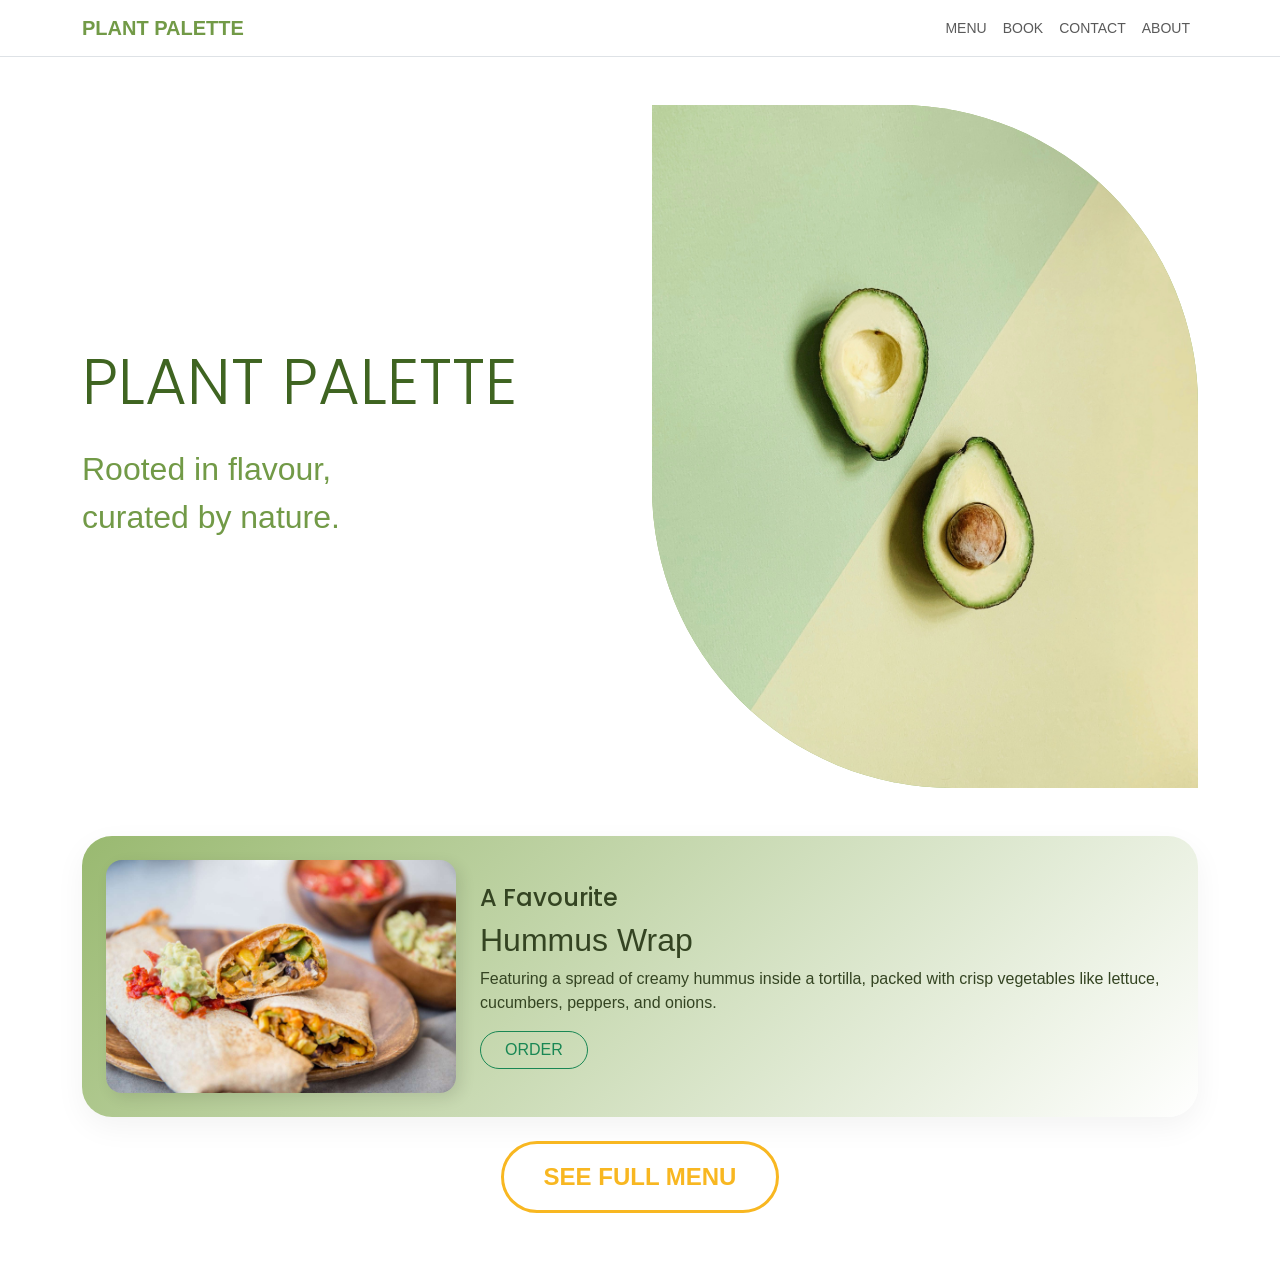
==== index.html @ ee9a0422 "commit" ====
<!DOCTYPE html>
<html lang="en">
<head>
    <meta charset="UTF-8">
    <meta name="viewport" content="width=device-width, initial-scale=1.0">
    <title>Plant Palette | Home</title>
    
    <link href="https://cdn.jsdelivr.net/npm/bootstrap@5.3.0/dist/css/bootstrap.min.css" rel="stylesheet">
    <link rel="stylesheet" href="https://cdnjs.cloudflare.com/ajax/libs/animate.css/4.1.1/animate.min.css"/>
    <link href="https://fonts.googleapis.com/css2?family=Poppins:wght@700&display=swap" rel="stylesheet">
    <link rel="stylesheet" href="css/styles.css">
</head>
<body>

    <a href="#main-content" class="visually-hidden-focusable">Skip to main content</a>

    <nav class="navbar navbar-expand-lg navbar-light bg-white border-bottom">
        <div class="container">
            <a class="navbar-brand fw-bold" href="index.html" style="color: var(--green-2);">PLANT PALETTE</a>
            <button class="navbar-toggler" type="button" data-bs-toggle="collapse" data-bs-target="#navbarNav">
                <span class="navbar-toggler-icon"></span>
            </button>
            <div class="collapse navbar-collapse" id="navbarNav">
                <ul class="navbar-nav ms-auto text-uppercase small">
                    <li class="nav-item"><a class="nav-link" href="menu.html">Menu</a></li>
                    <li class="nav-item"><a class="nav-link" href="index.html">Book</a></li>
                    <li class="nav-item"><a class="nav-link" href="contact.html">Contact</a></li>
                    <li class="nav-item"><a class="nav-link" href="index.html">About</a></li>
                </ul>
            </div>
        </div>
    </nav>

    <main id="main-content">
        <section class="hero-section container mt-5">
            <div class="row align-items-center">
                <div class="col-lg-6 animate__animated animate__fadeInLeft">
                    <h1 class="display-3 mb-4">PLANT PALETTE</h1>
                    <p class="h2 text-muted lh-base">Rooted in flavour,<br>curated by nature.</p>
                </div>
                <div class="col-lg-6 animate__animated animate__fadeInRight">
                    <div class="hero-shape">
                        <picture>
                            <source srcset="images/avocado-sm.jpg" media="(max-width: 768px)">
                            <img src="images/Avocados.jpg" alt="Fresh halved avocado" class="img-fluid">
                        </picture>
                    </div>
                </div>
            </div>
        </section>

        <section class="favourite-section container mt-5 mb-5">
            <div class="fav-card p-4 d-flex flex-column flex-md-row align-items-center">
                <div class="fav-image-container">
                    <picture>
                        <source srcset="images/hummus-wrap-sm.jpg" media="(max-width: 768px)">
                        <img src="images/Hummus Wrap.jpg" alt="Close up of a fresh hummus wrap" class="img-fluid rounded-4">
                    </picture>
                </div>
                <div class="ms-md-4 mt-3 mt-md-0">
                    <h2 class="h4">A Favourite</h2>
                    <h3 class="h2">Hummus Wrap</h3>
                    <p>Featuring a spread of creamy hummus inside a tortilla, packed with crisp vegetables like lettuce, cucumbers, peppers, and onions.</p>
                    <button class="btn btn-outline-success px-4 rounded-pill">ORDER</button>
                </div>
            </div>
            <div class="text-center mt-4">
                <a href="menu.html" class="btn btn-menu-xl">SEE FULL MENU</a>
            </div>
        </section>
    </main>

    <script src="https://cdn.jsdelivr.net/npm/bootstrap@5.3.0/dist/js/bootstrap.bundle.min.js"></script>
</body>
</html>
---- css/styles.css ----
:root {
    --green-1: #99B970;
    --green-2: #729A47;
    --green-3: #3F6421;
    --green-4: #344422;
    --yellow: #F8B721;
    --white: #FFFFFF;
    
    /* Font stacks */
    --font-heading: 'Poppins', sans-serif;
    --font-body: 'Avenir', 'Helvetica Neue', Arial, sans-serif;
}

body {
    font-family: var(--font-body);
    background-color: var(--white);
    color: var(--green-4);
}

h1, h2 {
    font-family: var(--font-heading);
    font-weight: 700;
    color: var(--green-3);
}

/* hero section style */
.hero-shape {
    background-color: var(--green-1);
    border-radius: 0 300px 0 300px; /* makes the curved leaf style */
    overflow: hidden;
    text-align: right;
}

/* Card Styling */
.fav-card {
    background: linear-gradient(135deg, var(--green-1) 0%, #ffffff 100%);
    border-radius: 30px;
    box-shadow: 0 10px 30px rgba(0,0,0,0.05);
}

.fav-image-container img {
    max-width: 350px;
    box-shadow: 5px 5px 15px rgba(0,0,0,0.1);
}

/* Custom Button */
.btn-menu-xl {
    border: 3px solid var(--yellow);
    color: var(--yellow);
    font-weight: bold;
    padding: 15px 40px;
    border-radius: 50px;
    font-size: 1.5rem;
    text-decoration: none;
    display: inline-block;
    transition: all 0.3s ease;
}

.btn-menu-xl:hover {
    background-color: var(--yellow);
    color: white;
}

/* Accessibility: Readable text contrast */
.text-muted {
    color: var(--green-2) !important;
}

/* Responsive adjustments */
@media (max-width: 768px) {
    .hero-shape {
        border-radius: 50px;
        margin-top: 2rem;
    }
}
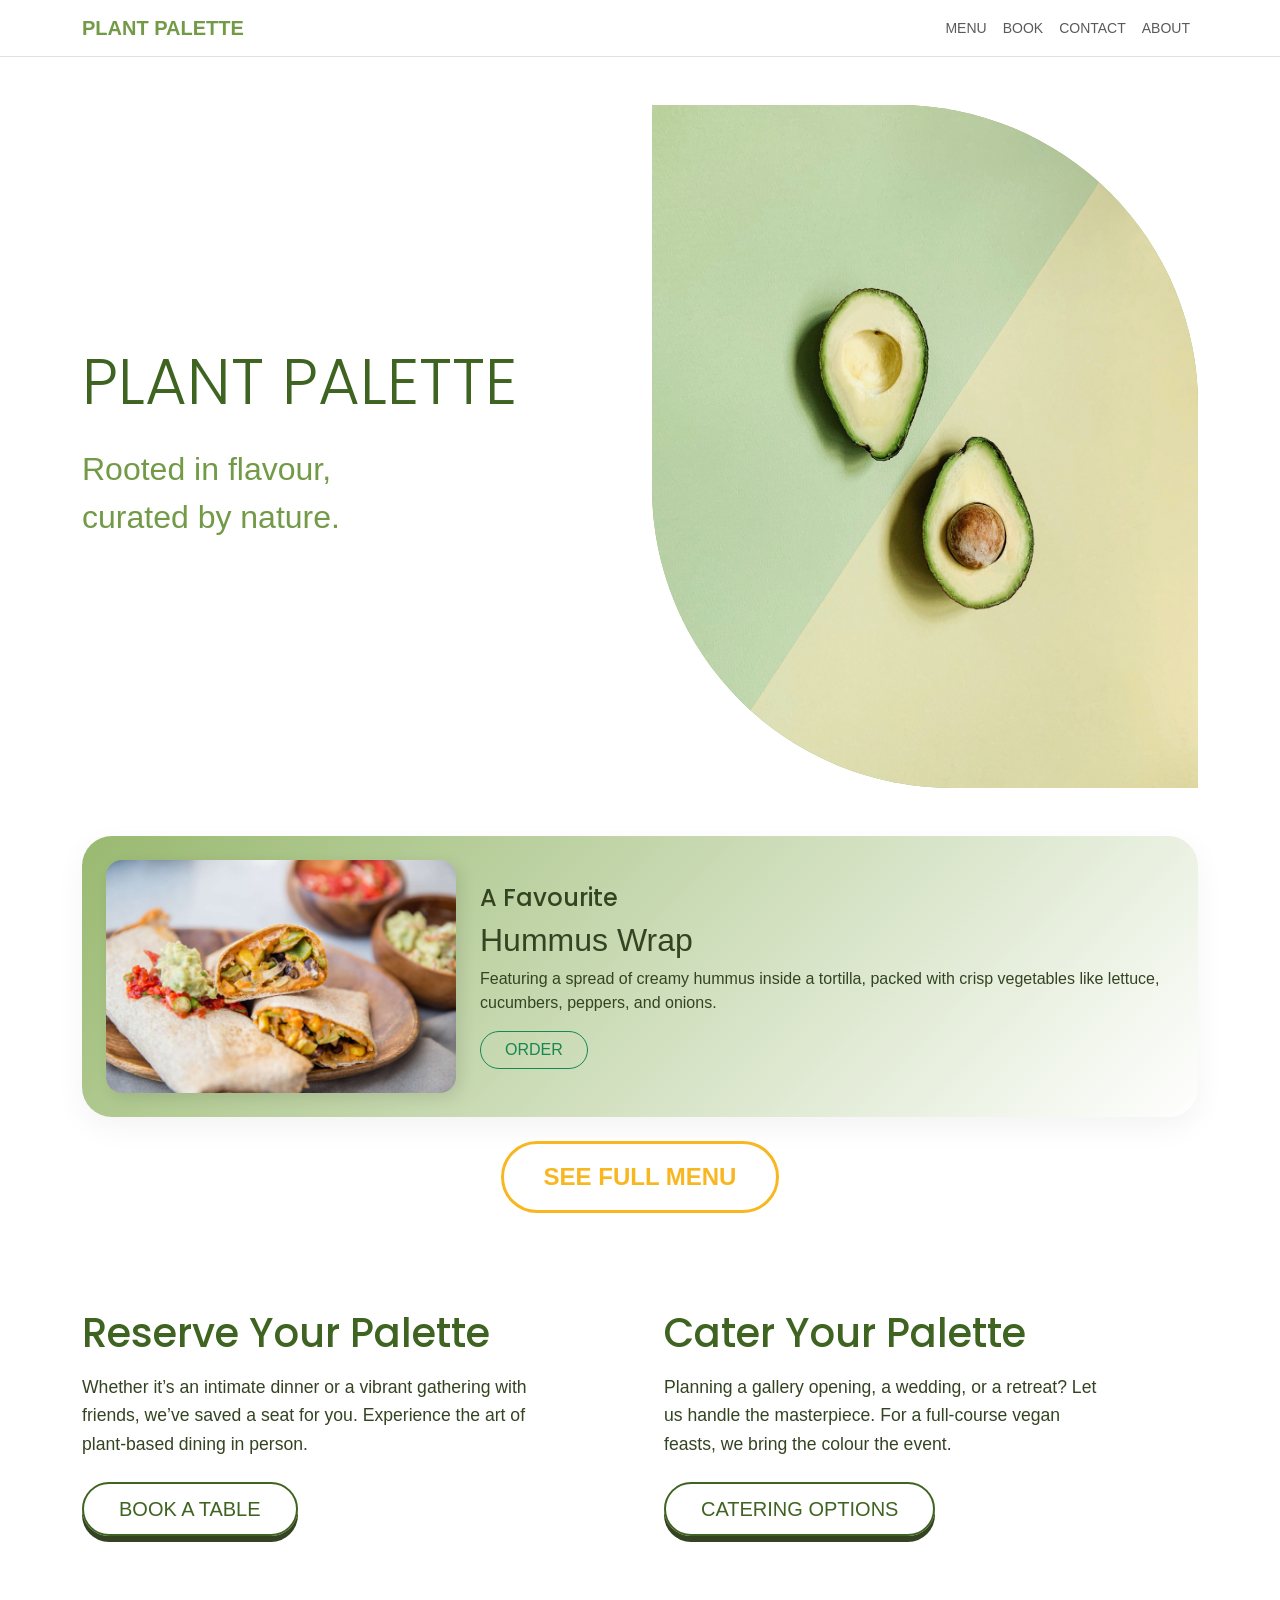
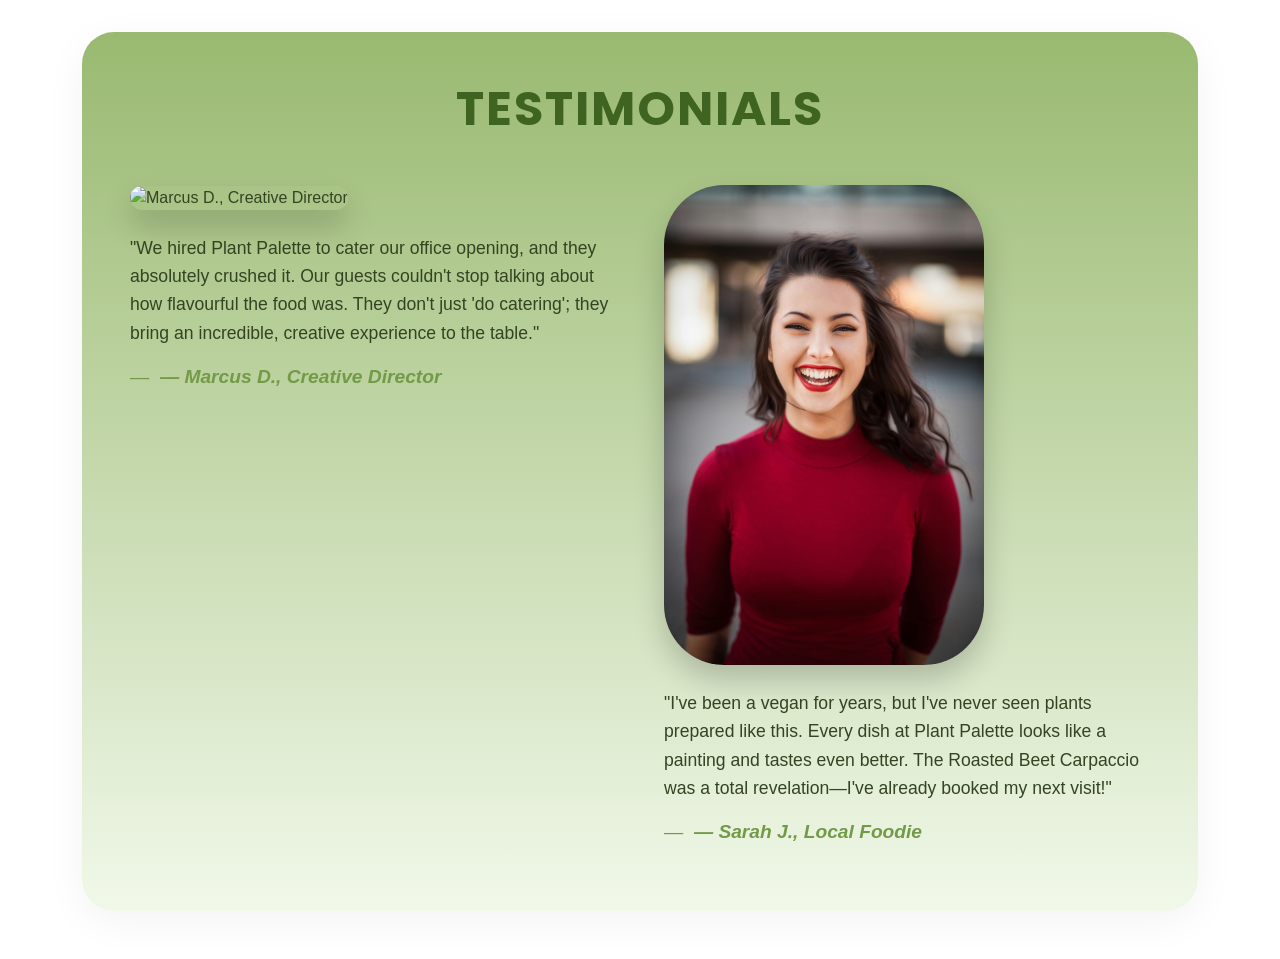
==== commit f8731e25: "commit" ====
--- a/index.html
+++ b/index.html
@@ -14,6 +14,7 @@
 
     <a href="#main-content" class="visually-hidden-focusable">Skip to main content</a>
 
+<!-- nav bar section -->
     <nav class="navbar navbar-expand-lg navbar-light bg-white border-bottom">
         <div class="container">
             <a class="navbar-brand fw-bold" href="index.html" style="color: var(--green-2);">PLANT PALETTE</a>
@@ -30,7 +31,9 @@
             </div>
         </div>
     </nav>
+<!-- nav bar section ENDS -->
 
+<!-- hero section section -->
     <main id="main-content">
         <section class="hero-section container mt-5">
             <div class="row align-items-center">
@@ -48,7 +51,9 @@
                 </div>
             </div>
         </section>
+<!-- hero section section ENDS -->
 
+<!-- CTA section -->
         <section class="favourite-section container mt-5 mb-5">
             <div class="fav-card p-4 d-flex flex-column flex-md-row align-items-center">
                 <div class="fav-image-container">
@@ -68,7 +73,77 @@
                 <a href="menu.html" class="btn btn-menu-xl">SEE FULL MENU</a>
             </div>
         </section>
+<!-- CTA section ENDS -->
     </main>
+
+
+<!-- booking options section -->
+    <section class="options-section container py-5">
+        <div class="row g-5">
+            <div class="col-md-6">
+                <h2 class="h1 mb-3">Reserve Your Palette</h2>
+                <p class="mb-4">Whether it’s an intimate dinner or a vibrant gathering with friends, we’ve saved a seat for you. Experience the art of plant-based dining in person.</p>
+                <a href="index.html" class="btn btn-custom-outline">BOOK A TABLE</a>
+            </div>
+    
+            <div class="col-md-6">
+                <h2 class="h1 mb-3">Cater Your Palette</h2>
+                <p class="mb-4">Planning a gallery opening, a wedding, or a retreat? Let us handle the masterpiece. For a full-course vegan feasts, we bring the colour the event.</p>
+                <a href="contact.html" class="btn btn-custom-outline">CATERING OPTIONS</a>
+            </div>
+        </div>
+    </section>
+
+<!-- booking options section ENDS -->
+
+
+<!-- testimonials section -->
+<section class="testimonials-section container my-5">
+    <div class="testimonial-container p-5 rounded-5">
+        <h2 class="text-center text-uppercase mb-5 testimonial-title">Testimonials</h2>
+        
+        <div class="row g-5">
+            <div class="col-md-6">
+                <div class="testimonial-content">
+                    <div class="testimonial-img-wrapper mb-4">
+                        <picture>
+                            <source srcset="images/image-marcus-sm.jpg" media="(max-width: 768px)">
+                            <img src="images/testi-male.jpg" alt="Marcus D., Creative Director" class="img-fluid testimonial-img">
+                        </picture>
+                    </div>
+                    <blockquote class="testimonial-text">
+                        <p>"We hired Plant Palette to cater our office opening, and they absolutely crushed it. Our guests couldn't stop talking about how flavourful the food was. They don't just 'do catering'; they bring an incredible, creative experience to the table."</p>
+                        <footer class="blockquote-footer mt-3">
+                            <cite title="Source Title" class="fw-bold">— Marcus D., Creative Director</cite>
+                        </footer>
+                    </blockquote>
+                </div>
+            </div>
+
+            <div class="col-md-6">
+                <div class="testimonial-content">
+                    <div class="testimonial-img-wrapper mb-4">
+                        <picture>
+                            <source srcset="images/image-sarah-sm.jpg" media="(max-width: 768px)">
+                            <img src="images/testi-girl.jpg" alt="Sarah J., Local Foodie" class="img-fluid testimonial-img">
+                        </picture>
+                    </div>
+                    <blockquote class="testimonial-text">
+                        <p>"I've been a vegan for years, but I've never seen plants prepared like this. Every dish at Plant Palette looks like a painting and tastes even better. The Roasted Beet Carpaccio was a total revelation—I've already booked my next visit!"</p>
+                        <footer class="blockquote-footer mt-3">
+                            <cite title="Source Title" class="fw-bold">— Sarah J., Local Foodie</cite>
+                        </footer>
+                    </blockquote>
+                </div>
+            </div>
+        </div>
+    </div>
+</section>
+<!-- testimonials section ENDS -->
+
+
+
+
 
     <script src="https://cdn.jsdelivr.net/npm/bootstrap@5.3.0/dist/js/bootstrap.bundle.min.js"></script>
 </body>
--- a/css/styles.css
+++ b/css/styles.css
@@ -23,6 +23,11 @@
     color: var(--green-3);
 }
 
+
+
+
+/* hero section - including the CTA hummus section*/
+
 /* hero section style */
 .hero-shape {
     background-color: var(--green-1);
@@ -31,7 +36,7 @@
     text-align: right;
 }
 
-/* Card Styling */
+/* card styling for CTA wrap */
 .fav-card {
     background: linear-gradient(135deg, var(--green-1) 0%, #ffffff 100%);
     border-radius: 30px;
@@ -72,4 +77,134 @@
         border-radius: 50px;
         margin-top: 2rem;
     }
-}+}
+/* hero section ENDS - including the CTA hummus section*/
+
+
+
+
+
+/* Options section */
+
+/* section spacing */
+.options-section {
+    padding-top: 5rem;
+    padding-bottom: 5rem;
+}
+
+.options-section h2 {
+    color: var(--green-3);
+    font-size: 2.5rem; 
+}
+
+.options-section p {
+    font-family: var(--font-body);
+    font-size: 1.1rem;
+    line-height: 1.6;
+    max-width: 450px; /* keeps text from stretching too wide on desktop */
+}
+
+/* 3D Outline Button Effect */
+.btn-custom-outline {
+    font-family: var(--font-body);
+    font-weight: 500;
+    font-size: 1.25rem;
+    color: var(--green-3);
+    border: 2px solid var(--green-3);
+    border-radius: 50px;
+    padding: 10px 35px;
+    background-color: transparent;
+    text-decoration: none;
+    display: inline-block;
+    transition: transform 0.2s ease, box-shadow 0.2s ease;
+    
+    /* This creates the dark green "shadow" seen in your screenshot */
+    box-shadow: 0 6px 0 var(--green-4); 
+    position: relative;
+}
+
+.btn-custom-outline:hover {
+    color: var(--white);
+    background-color: var(--green-3);
+    transform: translateY(2px);
+    box-shadow: 0 4px 0 var(--green-4);
+}
+
+.btn-custom-outline:active {
+    transform: translateY(6px);
+    box-shadow: none;
+}
+
+/* Responsive fix for buttons on mobile */
+@media (max-width: 576px) {
+    .btn-custom-outline {
+        width: 100%;
+        text-align: center;
+    }
+}
+
+/* Options section ENDS */
+
+
+
+
+
+
+/* testimonials section */
+
+/* Testimonials Styling */
+.testimonial-container {
+    background: linear-gradient(to bottom, var(--green-1), #f1f8e9);
+    box-shadow: 0 10px 40px rgba(0,0,0,0.05);
+}
+
+.testimonial-title {
+    font-family: var(--font-heading);
+    color: var(--green-3);
+    letter-spacing: 2px;
+    font-size: 3rem;
+}
+
+.testimonial-img-wrapper {
+    position: relative;
+    display: inline-block;
+    max-width: 320px;
+    width: 100%;
+}
+
+.testimonial-img {
+    border-radius: 60px; /* for the rounded corners */
+    box-shadow: 0 15px 30px rgba(0,0,0,0.2);
+    transition: transform 0.3s ease;
+}
+
+.testimonial-img:hover {
+    transform: scale(1.03);
+}
+
+.testimonial-text p {
+    font-family: var(--font-body);
+    font-size: 1.1rem;
+    color: var(--green-4);
+    line-height: 1.6;
+}
+
+.blockquote-footer {
+    background-color: transparent;
+    border: none;
+    font-size: 1.2rem;
+    color: var(--green-2) !important;
+}
+
+/* responsive tweaks */
+@media (max-width: 768px) {
+    .testimonial-container {
+        padding: 2rem !important;
+    }
+    
+    .testimonial-title {
+        font-size: 2rem;
+    }
+}
+
+/* testimonials section ENDS*/
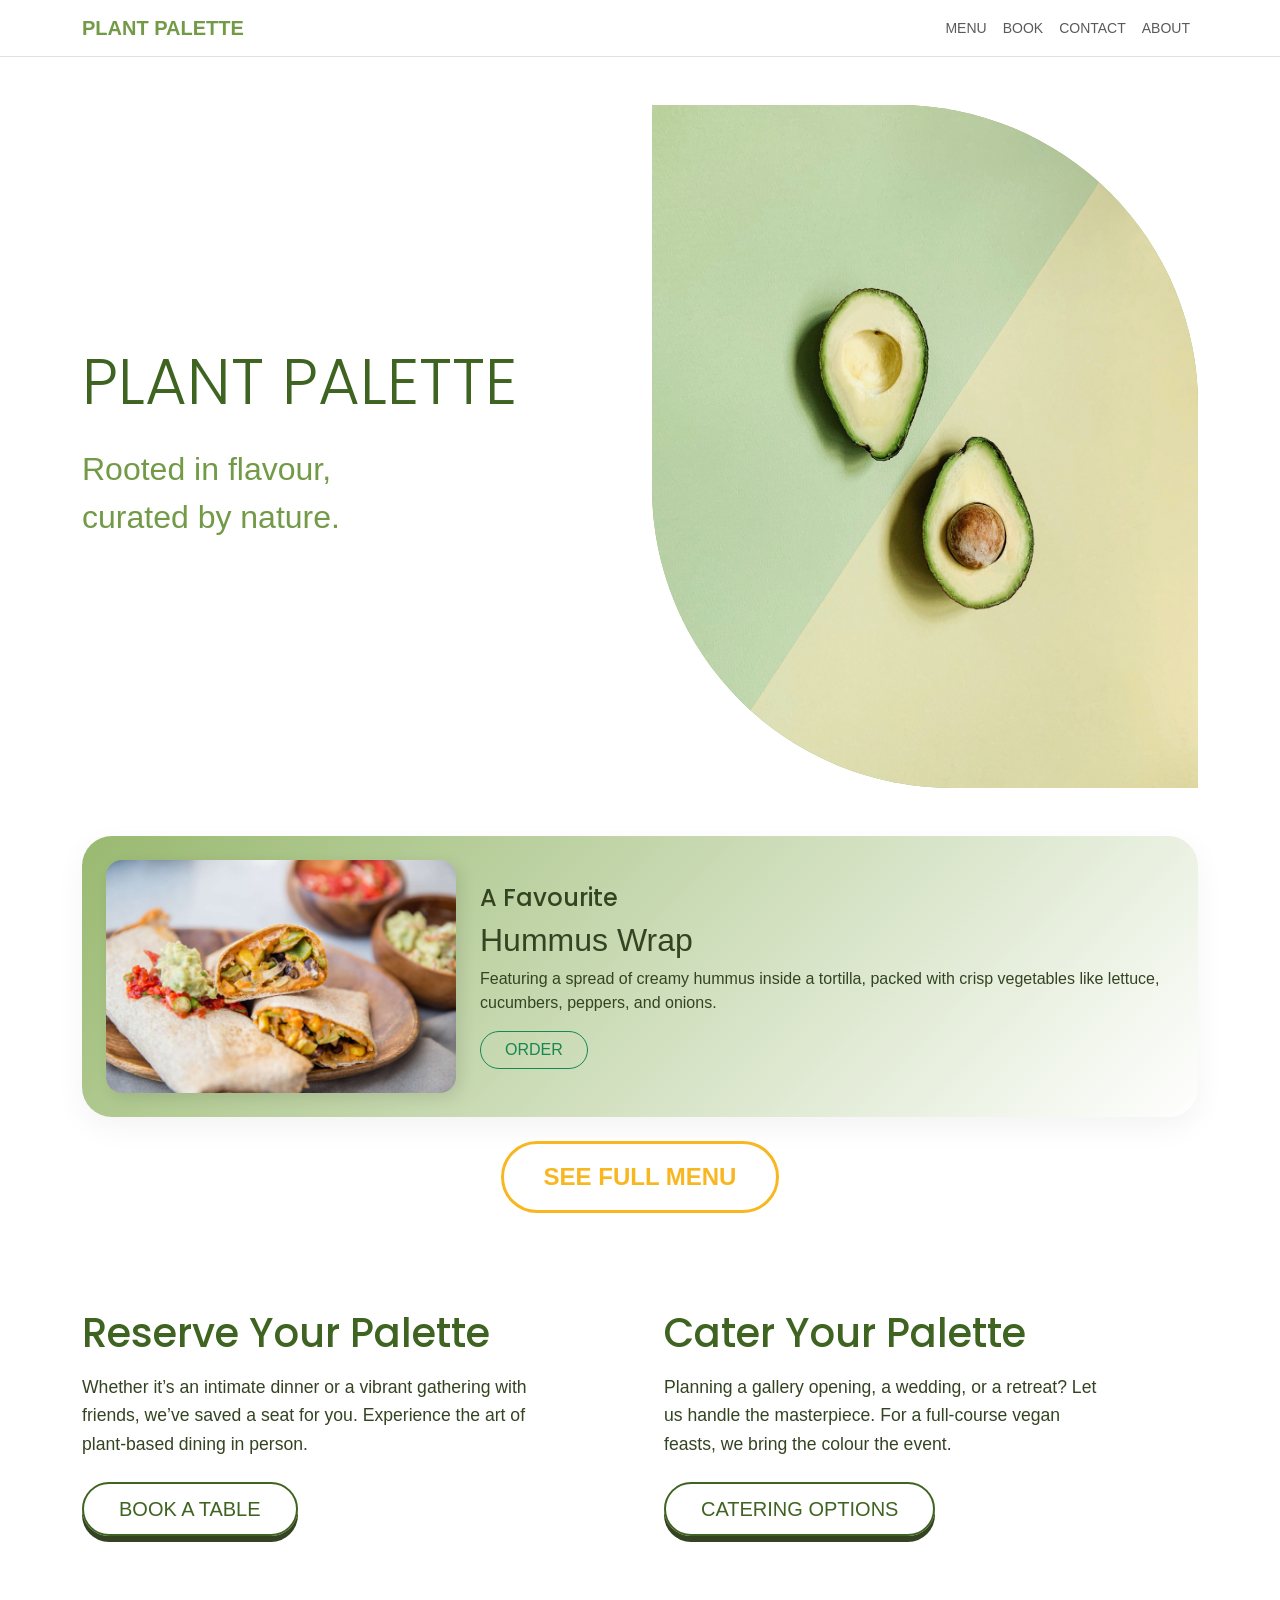
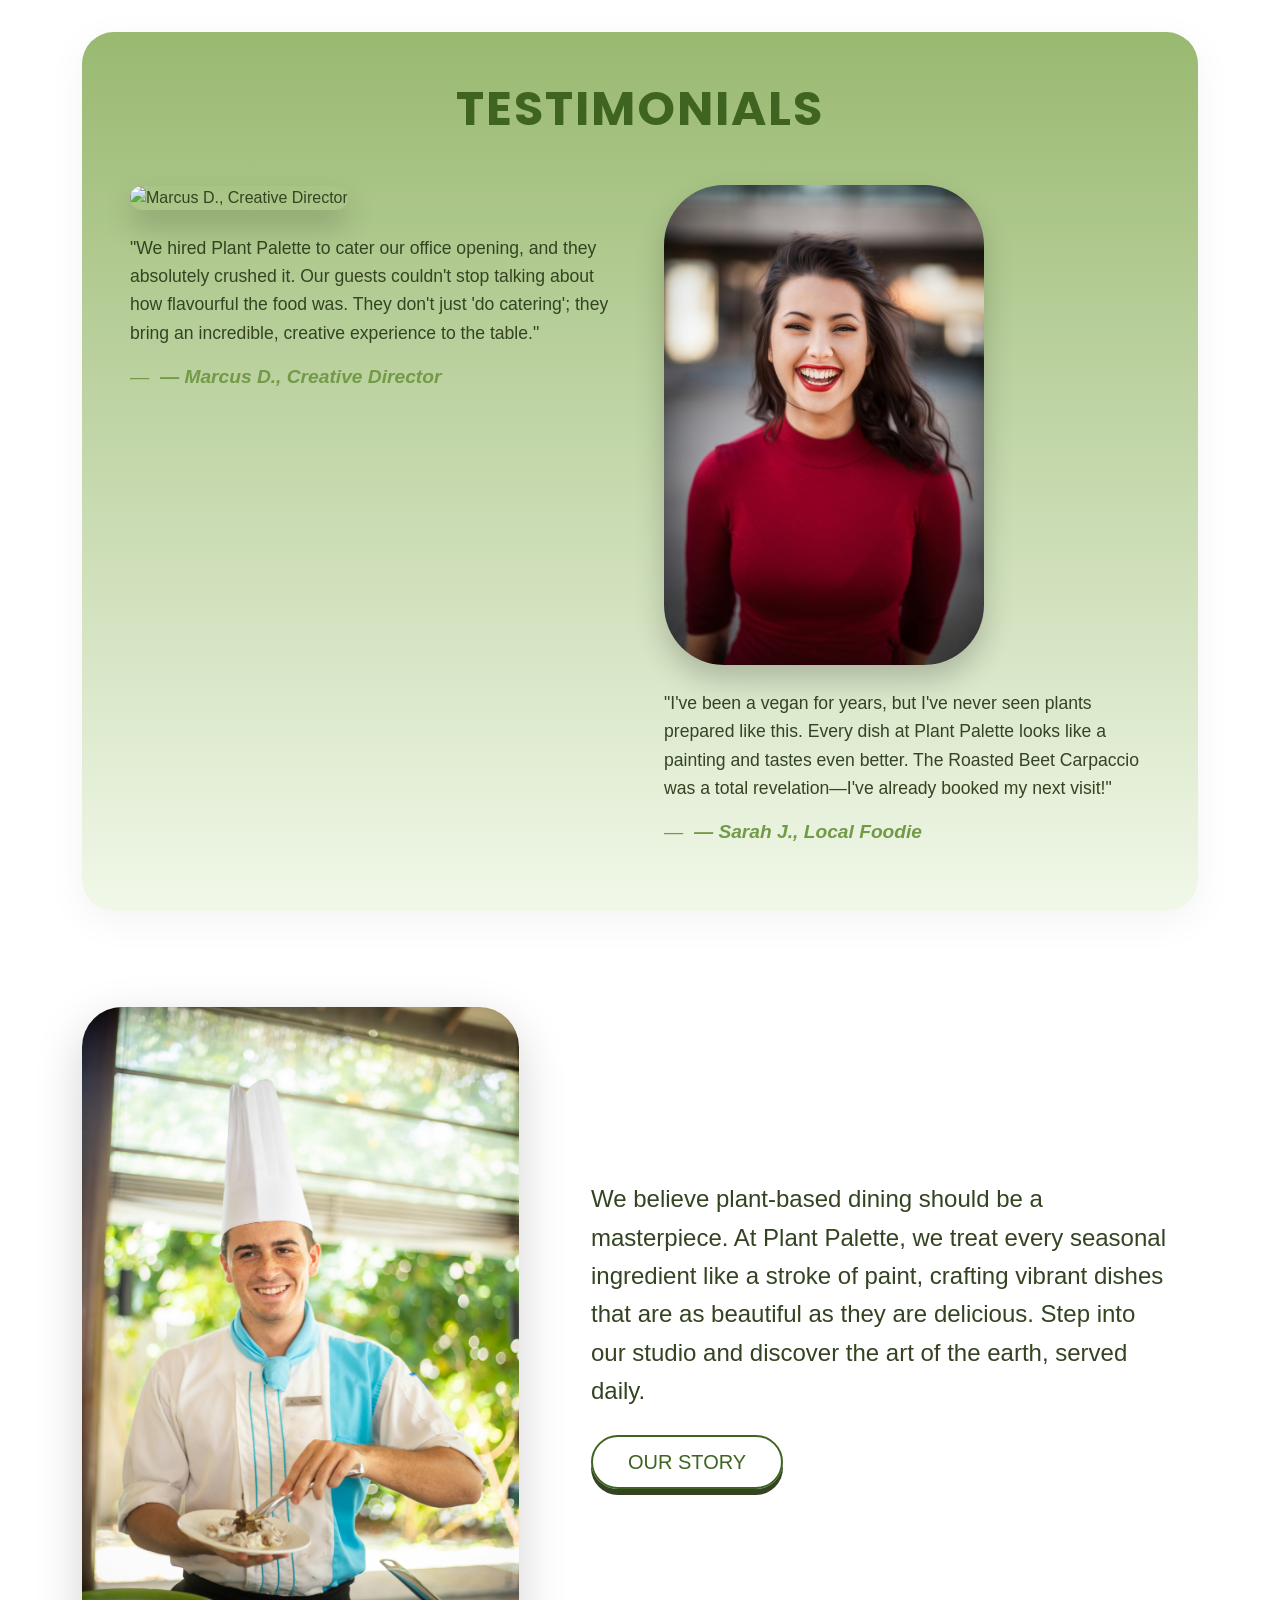
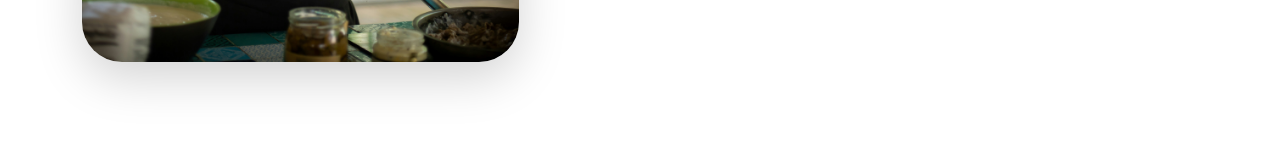
==== commit 37a077ae: "commit" ====
--- a/index.html
+++ b/index.html
@@ -141,7 +141,29 @@
 </section>
 <!-- testimonials section ENDS -->
 
+<!-- about us section -->
+<section class="about-teaser container my-5 py-5">
+    <div class="row align-items-center g-5">
+        <div class="col-md-5">
+            <div class="about-img-wrapper">
+                <picture>
+                    <source srcset="images/image-chef-sm.jpg" media="(max-width: 768px)">
+                    <img src="images/About us.jpg" alt="Our head chef plating a gourmet vegan dish" class="img-fluid rounded-5 shadow-lg">
+                </picture>
+            </div>
+        </div>
 
+        <div class="col-md-7">
+            <div class="about-text-content px-md-4">
+                <p class="lead fs-4 mb-4">
+                    We believe plant-based dining should be a masterpiece. At Plant Palette, we treat every seasonal ingredient like a stroke of paint, crafting vibrant dishes that are as beautiful as they are delicious. Step into our studio and discover the art of the earth, served daily.
+                </p>
+                <a href="index.html" class="btn btn-custom-outline text-uppercase">Our Story</a>
+            </div>
+        </div>
+    </div>
+</section>
+<!-- about us section ENDS -->
 
 
 
--- a/css/styles.css
+++ b/css/styles.css
@@ -207,4 +207,40 @@
     }
 }
 
-/* testimonials section ENDS*/+/* testimonials section ENDS*/
+
+
+
+
+
+
+/* about us section */
+.about-teaser .lead {
+    font-family: var(--font-body);
+    color: var(--green-4);
+    line-height: 1.6;
+    font-weight: 400;
+}
+
+.about-img-wrapper img {
+    border-radius: 40px !important; 
+    transition: transform 0.4s ease;
+}
+
+.about-img-wrapper img:hover {
+    transform: rotate(-2deg) scale(1.02);
+}
+
+/* keeps the button in palce on mobile */
+@media (max-width: 767px) {
+    .about-text-content {
+        text-align: center;
+        margin-top: 2rem;
+    }
+}
+/* about us section ENDS */
+
+
+
+
+
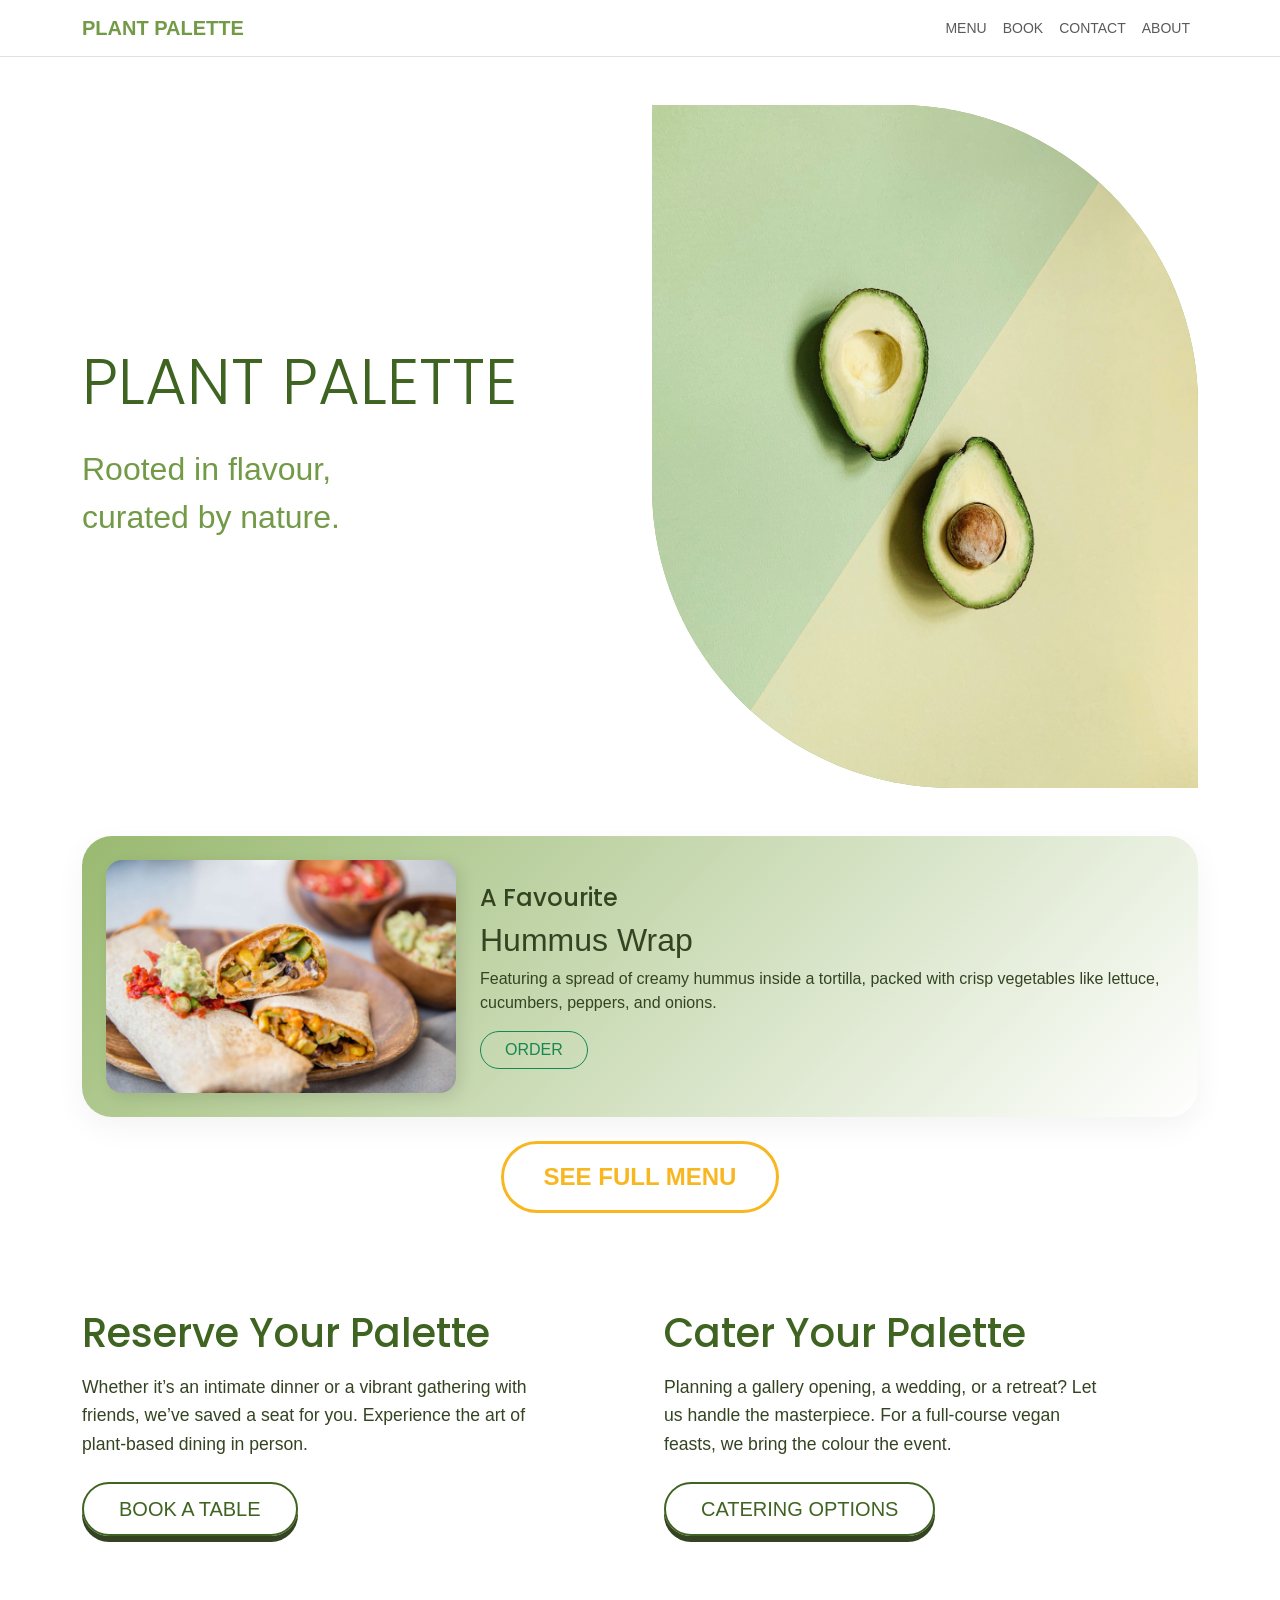
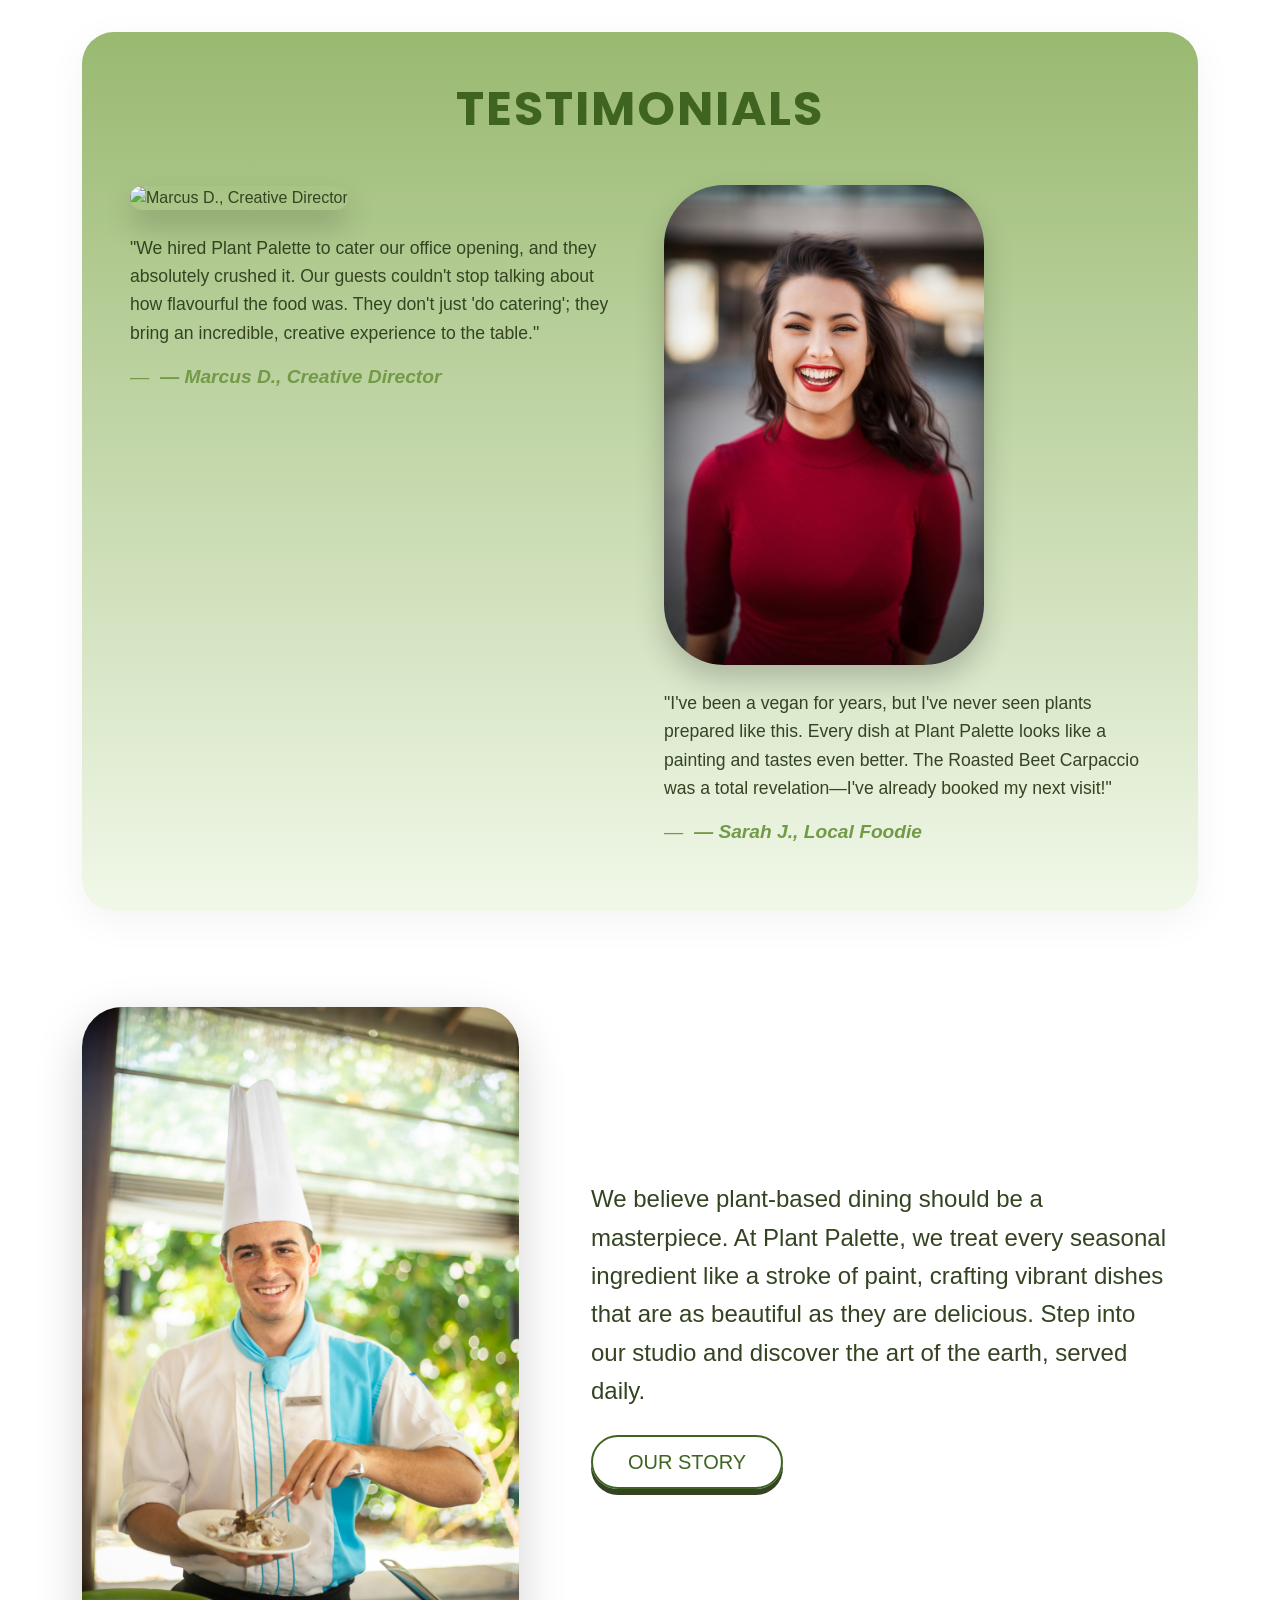
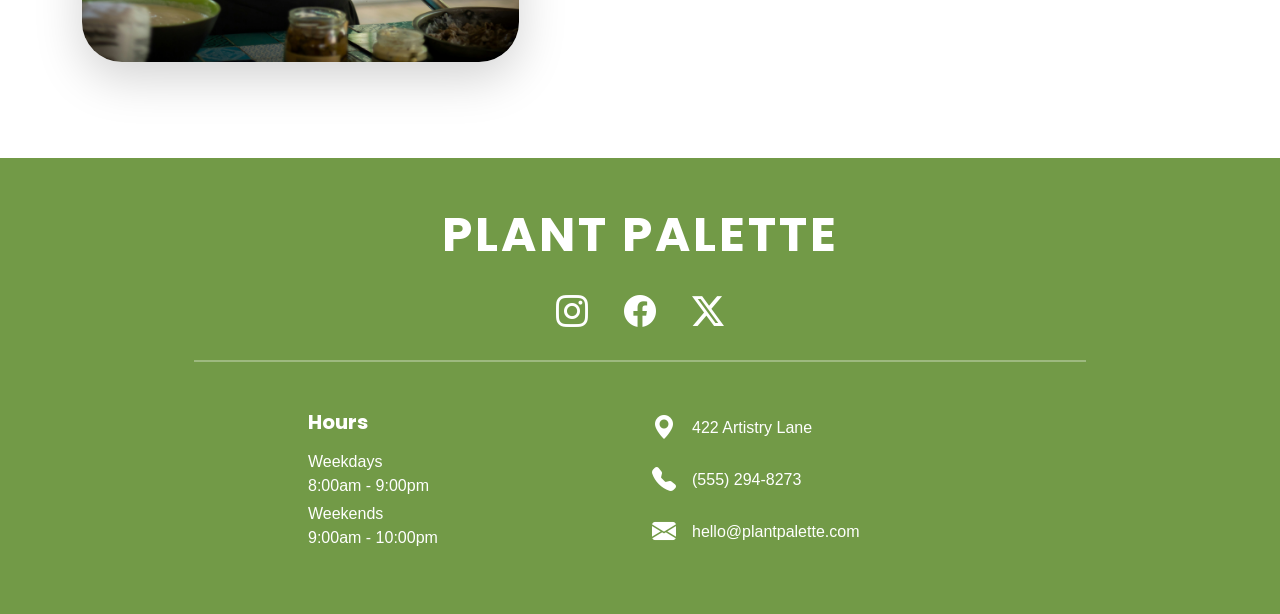
==== commit 84e0f2a7: "commit" ====
--- a/index.html
+++ b/index.html
@@ -9,6 +9,7 @@
     <link rel="stylesheet" href="https://cdnjs.cloudflare.com/ajax/libs/animate.css/4.1.1/animate.min.css"/>
     <link href="https://fonts.googleapis.com/css2?family=Poppins:wght@700&display=swap" rel="stylesheet">
     <link rel="stylesheet" href="css/styles.css">
+    <link rel="stylesheet" href="https://cdn.jsdelivr.net/npm/bootstrap-icons@1.11.1/font/bootstrap-icons.css">
 </head>
 <body>
 
@@ -166,6 +167,46 @@
 <!-- about us section ENDS -->
 
 
+<!-- footer section -->
+<footer class="footer-section py-5 mt-5">
+    <div class="container text-center text-white">
+        <h2 class="display-5 fw-bold mb-4">PLANT PALETTE</h2>
+        
+        <div class="social-links mb-4">
+            <a href="#" aria-label="Instagram" class="mx-3"><i class="bi bi-instagram"></i></a>
+            <a href="#" aria-label="Facebook" class="mx-3"><i class="bi bi-facebook"></i></a>
+            <a href="#" aria-label="Twitter" class="mx-3"><i class="bi bi-twitter-x"></i></a>
+        </div>
+
+        <hr class="footer-divider mx-auto mb-5">
+
+        <div class="row text-start justify-content-center">
+            <div class="col-md-4 mb-4 mb-md-0 ps-md-5">
+                <h3 class="h5 fw-bold mb-3">Hours</h3>
+                <p class="mb-1">Weekdays<br>8:00am - 9:00pm</p>
+                <p>Weekends<br>9:00am - 10:00pm</p>
+            </div>
+
+            <div class="col-md-4">
+                <ul class="list-unstyled contact-list">
+                    <li class="mb-3 d-flex align-items-center">
+                        <i class="bi bi-geo-alt-fill me-3"></i> 
+                        422 Artistry Lane
+                    </li>
+                    <li class="mb-3 d-flex align-items-center">
+                        <i class="bi bi-telephone-fill me-3"></i> 
+                        (555) 294-8273
+                    </li>
+                    <li class="d-flex align-items-center">
+                        <i class="bi bi-envelope-fill me-3"></i> 
+                        hello@plantpalette.com
+                    </li>
+                </ul>
+            </div>
+        </div>
+    </div>
+</footer>
+<!-- footer section ENDS-->
 
     <script src="https://cdn.jsdelivr.net/npm/bootstrap@5.3.0/dist/js/bootstrap.bundle.min.js"></script>
 </body>
--- a/css/styles.css
+++ b/css/styles.css
@@ -244,3 +244,58 @@
 
 
 
+/* footer section */
+.footer-section {
+    background-color: var(--green-2);
+    color: var(--white);
+}
+
+.footer-section h2 {
+    color: var(--white);
+    letter-spacing: 3px;
+}
+
+.social-links a {
+    color: var(--white);
+    font-size: 2rem;
+    transition: opacity 0.3s ease;
+}
+
+.social-links a:hover {
+    opacity: 0.7;
+}
+
+.footer-divider {
+    border-top: 2px solid rgba(255, 255, 255, 0.3);
+    width: 80%;
+    opacity: 1;
+}
+
+.footer-section h3 {
+    font-family: var(--font-heading);
+    text-transform: none;
+}
+
+.contact-list i {
+    font-size: 1.5rem;
+}
+
+.contact-list li {
+    font-family: var(--font-body);
+}
+
+/* Responsive footer for other sizes */
+@media (max-width: 767px) {
+    .footer-section .row {
+        text-align: center !important;
+    }
+    .contact-list li {
+        justify-content: center;
+    }
+}
+
+/* footer section ENDS*/
+
+
+
+
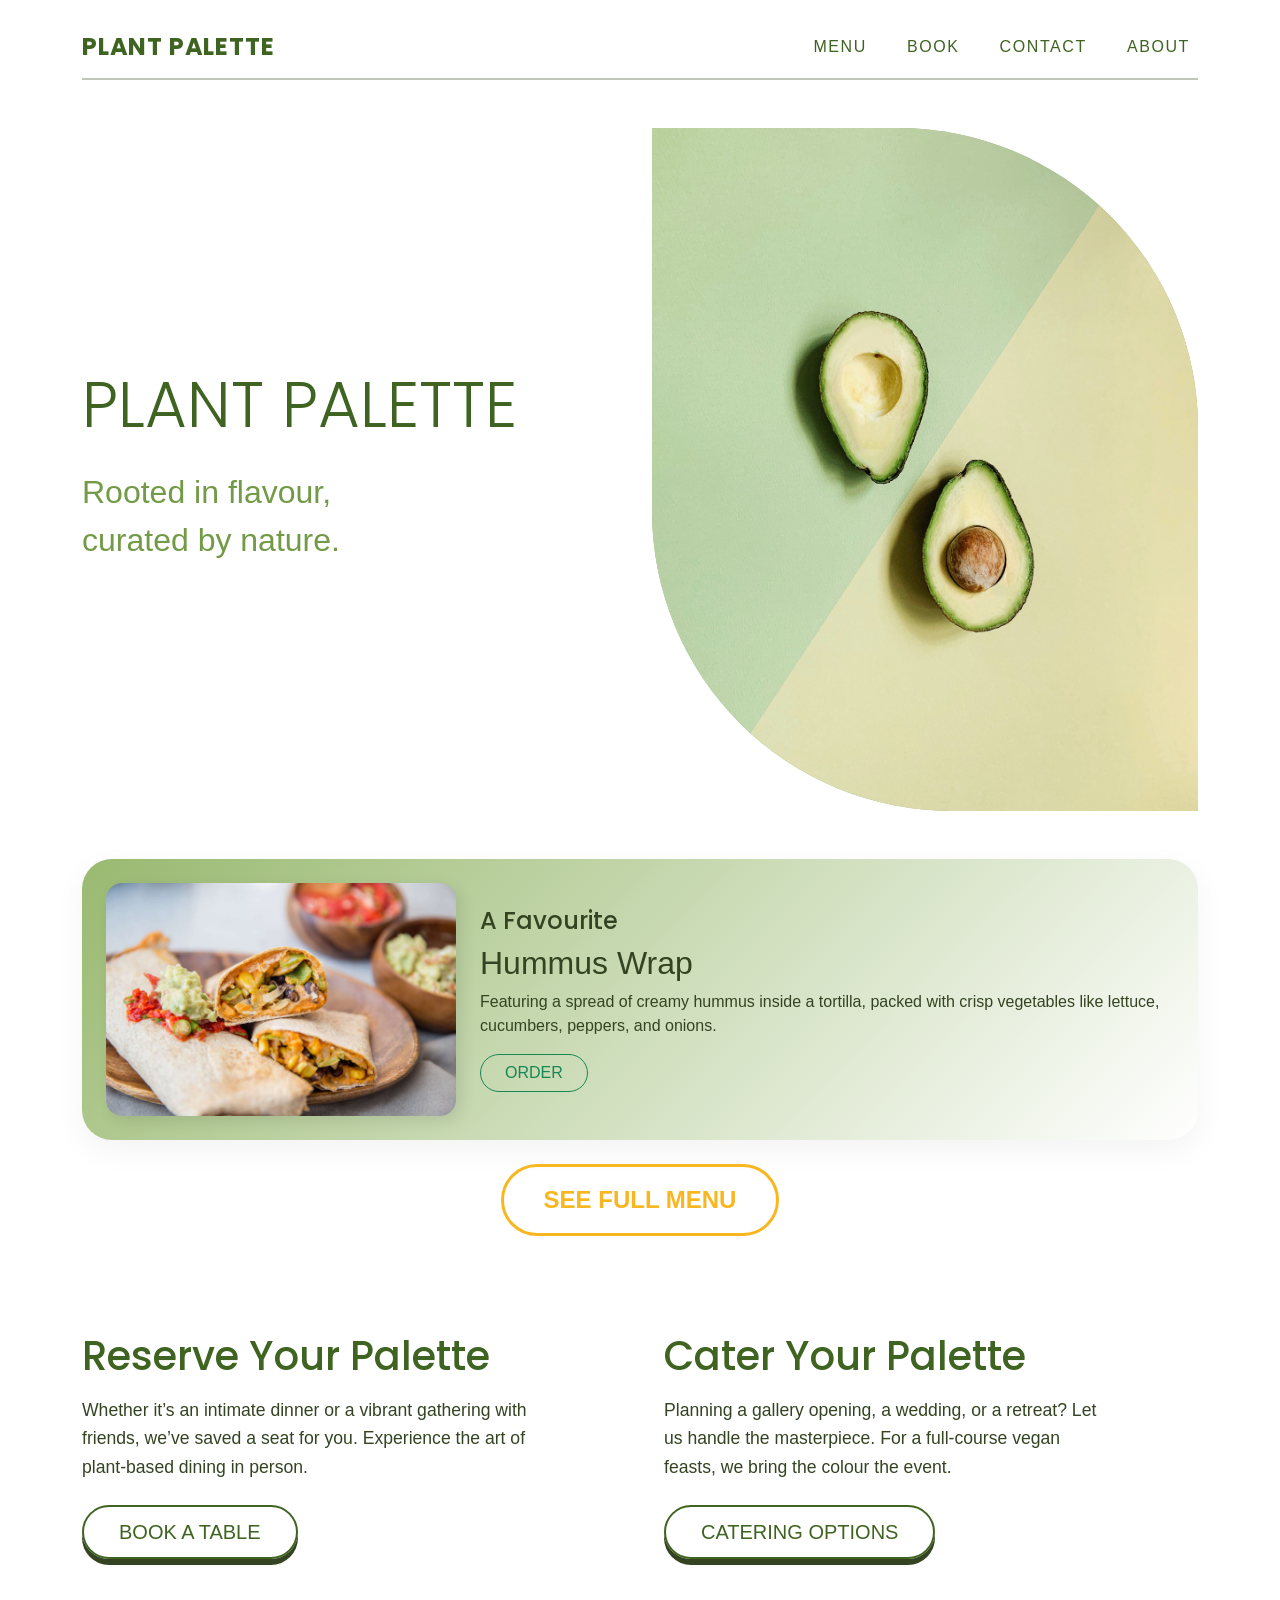
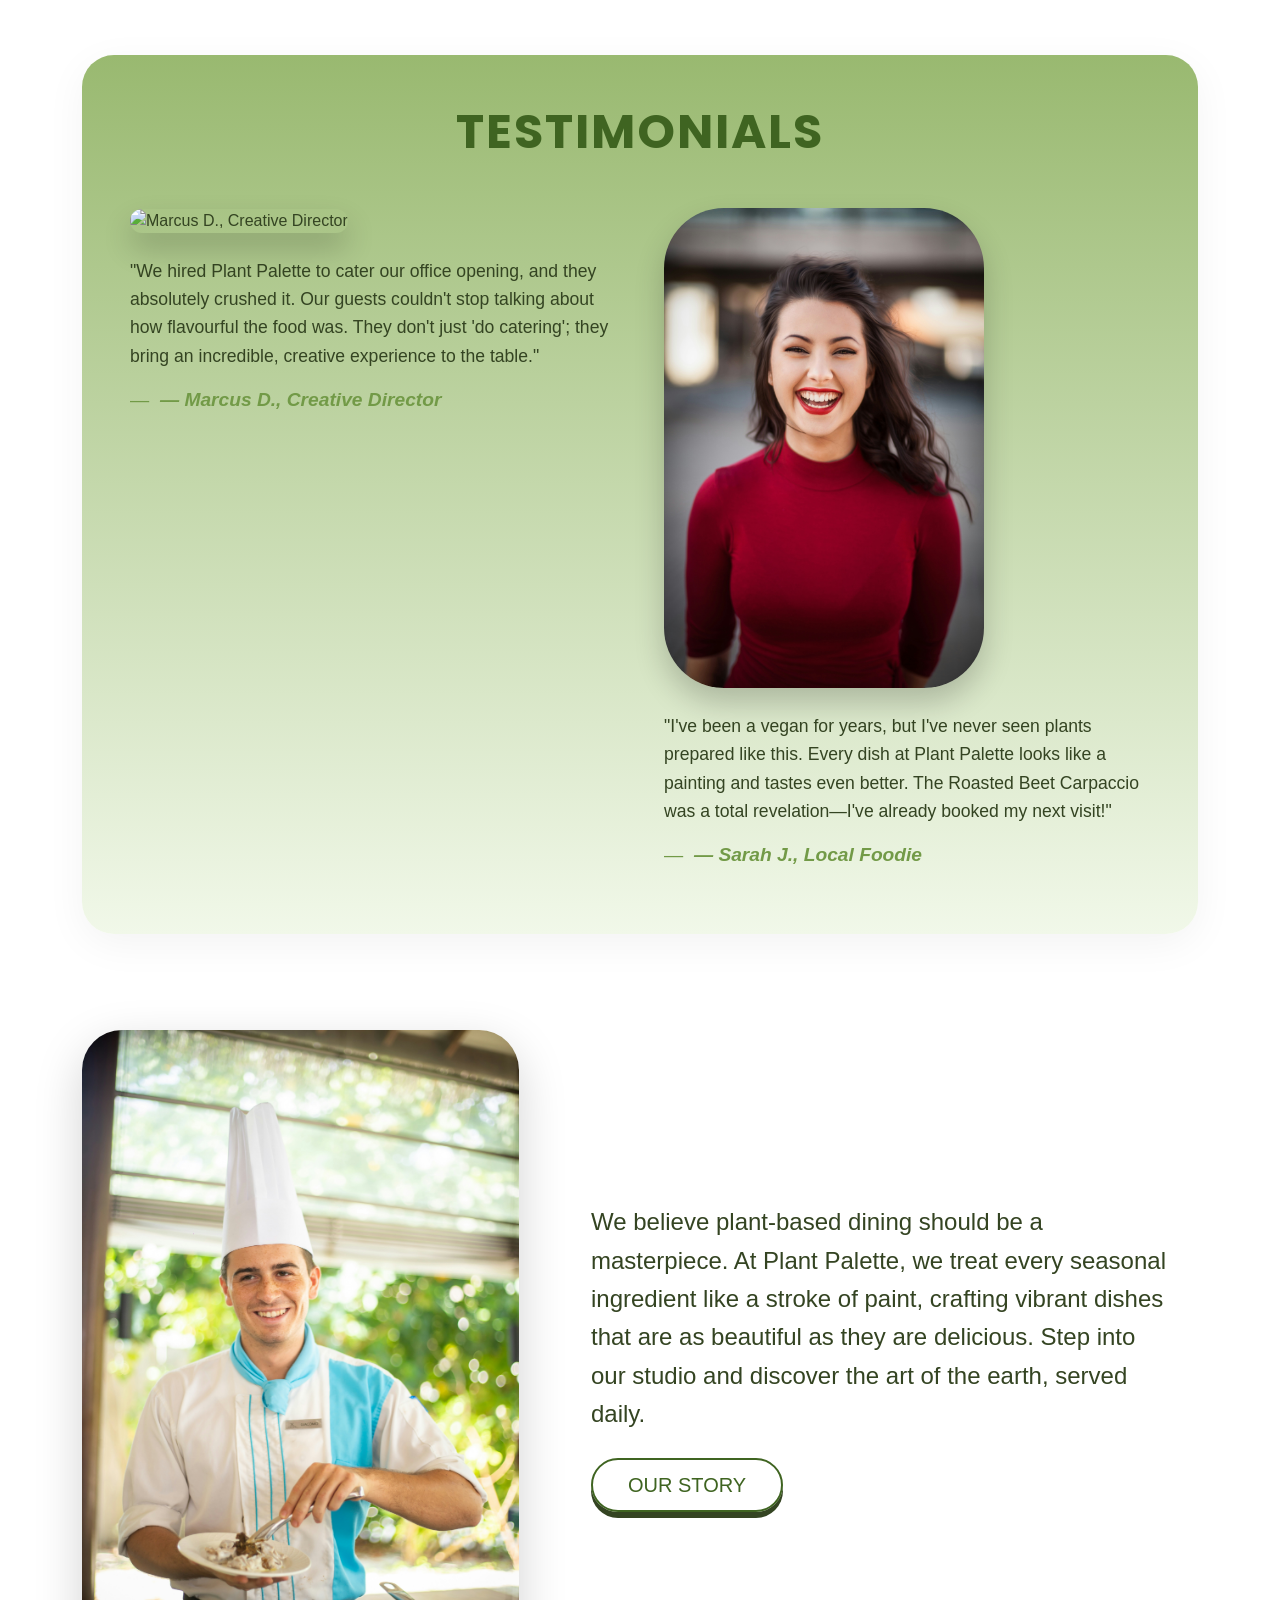
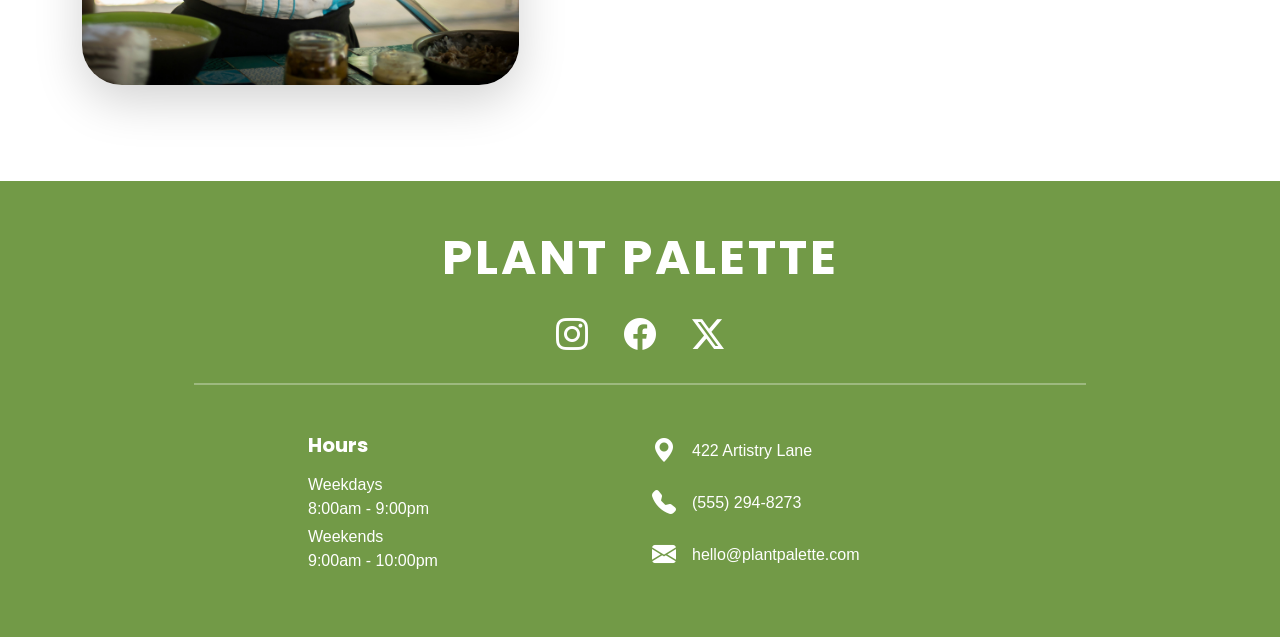
==== commit e69a1baa: "commit" ====
--- a/index.html
+++ b/index.html
@@ -16,22 +16,39 @@
     <a href="#main-content" class="visually-hidden-focusable">Skip to main content</a>
 
 <!-- nav bar section -->
-    <nav class="navbar navbar-expand-lg navbar-light bg-white border-bottom">
-        <div class="container">
-            <a class="navbar-brand fw-bold" href="index.html" style="color: var(--green-2);">PLANT PALETTE</a>
-            <button class="navbar-toggler" type="button" data-bs-toggle="collapse" data-bs-target="#navbarNav">
-                <span class="navbar-toggler-icon"></span>
-            </button>
-            <div class="collapse navbar-collapse" id="navbarNav">
-                <ul class="navbar-nav ms-auto text-uppercase small">
-                    <li class="nav-item"><a class="nav-link" href="menu.html">Menu</a></li>
-                    <li class="nav-item"><a class="nav-link" href="index.html">Book</a></li>
-                    <li class="nav-item"><a class="nav-link" href="contact.html">Contact</a></li>
-                    <li class="nav-item"><a class="nav-link" href="index.html">About</a></li>
-                </ul>
-            </div>
-        </div>
-    </nav>
+<a class="visually-hidden-focusable" href="#main-content">Skip to main content</a>
+
+<nav class="navbar navbar-expand-lg navbar-light bg-white">
+    <div class="container"> <a class="navbar-brand fw-bold" href="index.html">PLANT PALETTE</a>
+        
+        <button class="navbar-toggler" type="button" data-bs-toggle="collapse" data-bs-target="#navbarNav" aria-controls="navbarNav" aria-expanded="false" aria-label="Toggle navigation">
+            <span class="navbar-toggler-icon"></span>
+        </button>
+
+        <div class="collapse navbar-collapse" id="navbarNav">
+            <ul class="navbar-nav ms-auto text-uppercase">
+                <li class="nav-item">
+                    <a class="nav-link" href="menu.html">Menu</a>
+                </li>
+                <li class="nav-item">
+                    <a class="nav-link" href="book.html">Book</a>
+                </li>
+                <li class="nav-item">
+                    <a class="nav-link" href="contact.html">Contact</a>
+                </li>
+                <li class="nav-item">
+                    <a class="nav-link" href="about.html">About</a>
+                </li>
+            </ul>
+        </div>
+    </div>
+</nav>
+<div class="container">
+    <hr class="m-0 border-bottom">
+</div>
+
+<main id="main-content">
+    </main>
 <!-- nav bar section ENDS -->
 
 <!-- hero section section -->
@@ -208,6 +225,8 @@
 </footer>
 <!-- footer section ENDS-->
 
+
+
     <script src="https://cdn.jsdelivr.net/npm/bootstrap@5.3.0/dist/js/bootstrap.bundle.min.js"></script>
 </body>
 </html>
--- a/css/styles.css
+++ b/css/styles.css
@@ -24,7 +24,35 @@
 }
 
 
-
+/* fixing the navbar with overrides */
+.navbar {
+    padding-top: 1.5rem;
+    padding-bottom: 0.5rem;
+}
+
+.navbar-brand {
+    font-family: var(--font-heading);
+    color: var(--green-3) !important;
+    letter-spacing: 0.05rem;
+    font-size: 1.5rem;
+}
+
+.navbar-nav .nav-link {
+    color: var(--green-3) !important;
+    font-family: var(--font-body);
+    font-weight: 500;
+    letter-spacing: 0.1rem; 
+    margin-left: 1.5rem;
+}
+
+.border-bottom {
+    border-color: var(--green-4) !important;
+    opacity: 0.3; /* for a less thick line */
+}
+
+.navbar-nav .nav-link:hover {
+    color: var(--green-2) !important;
+}
 
 /* hero section - including the CTA hummus section*/
 
@@ -42,6 +70,7 @@
     border-radius: 30px;
     box-shadow: 0 10px 30px rgba(0,0,0,0.05);
 }
+
 
 .fav-image-container img {
     max-width: 350px;
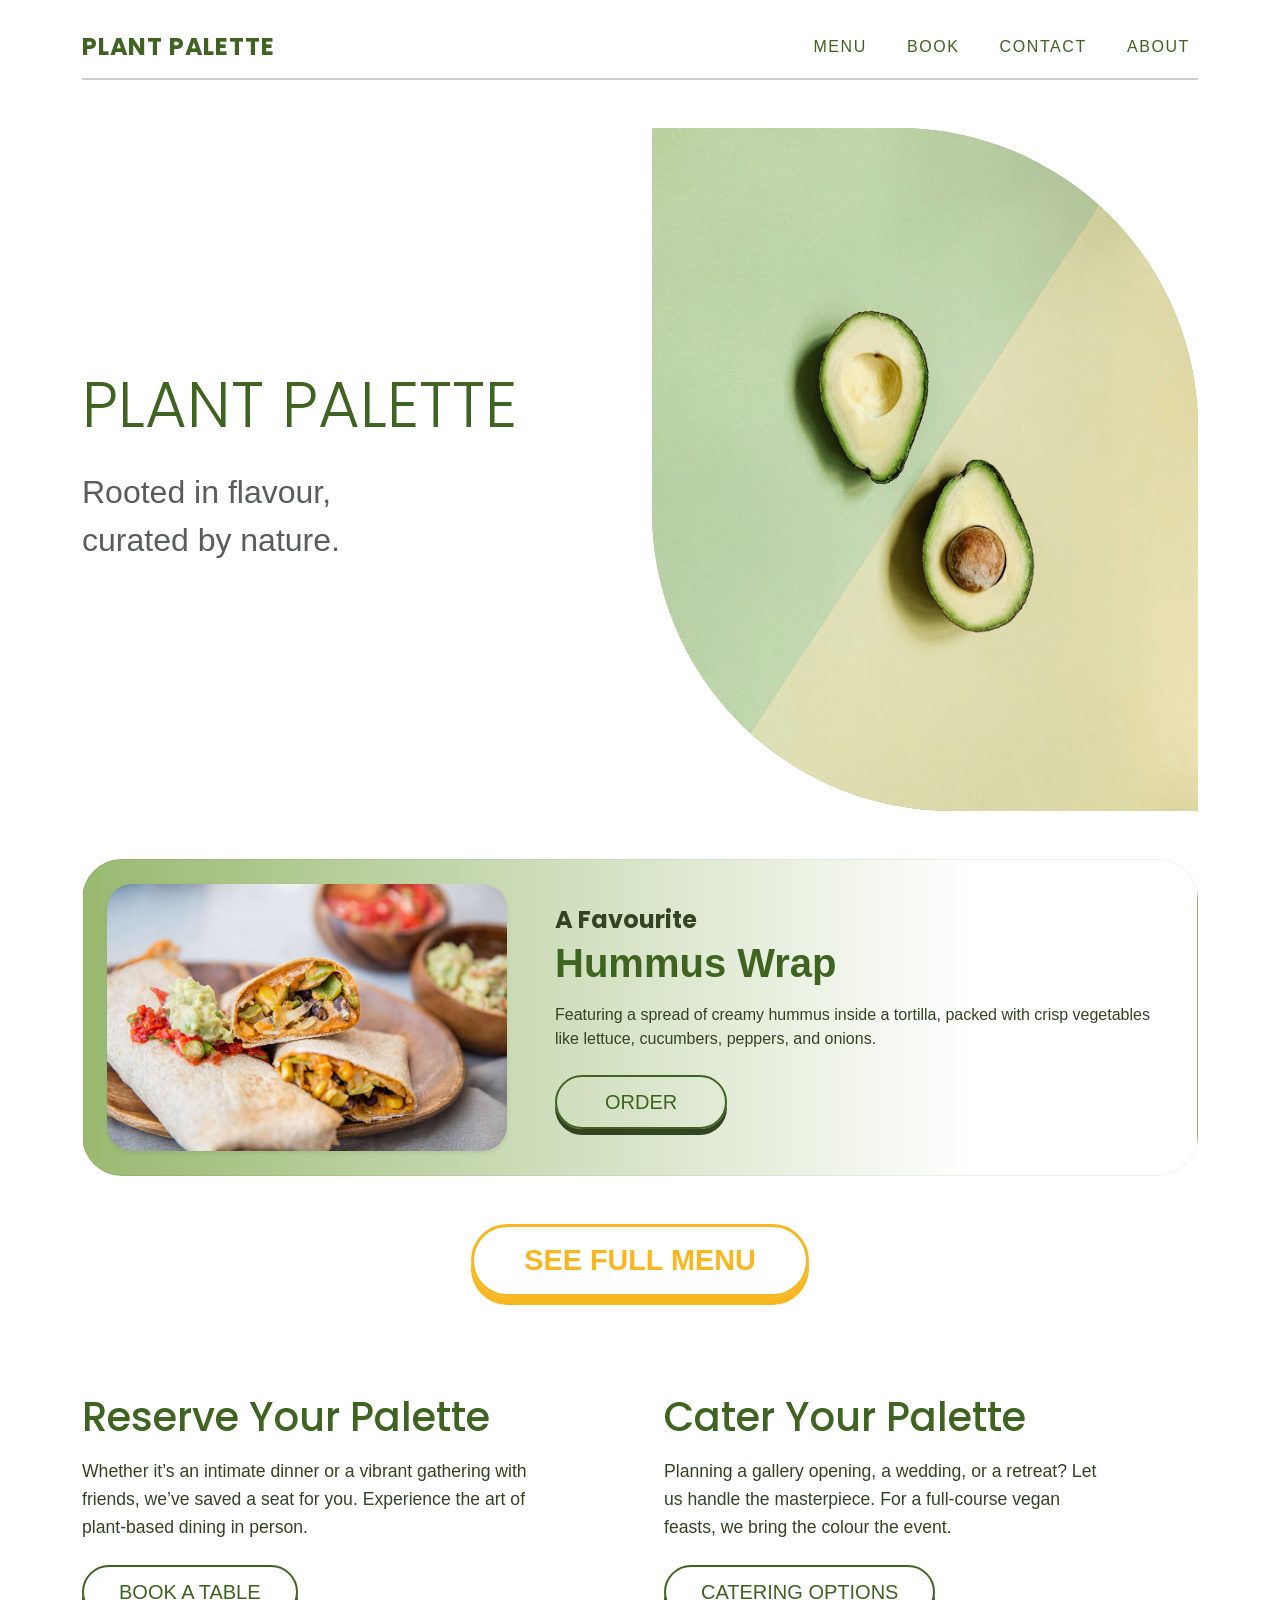
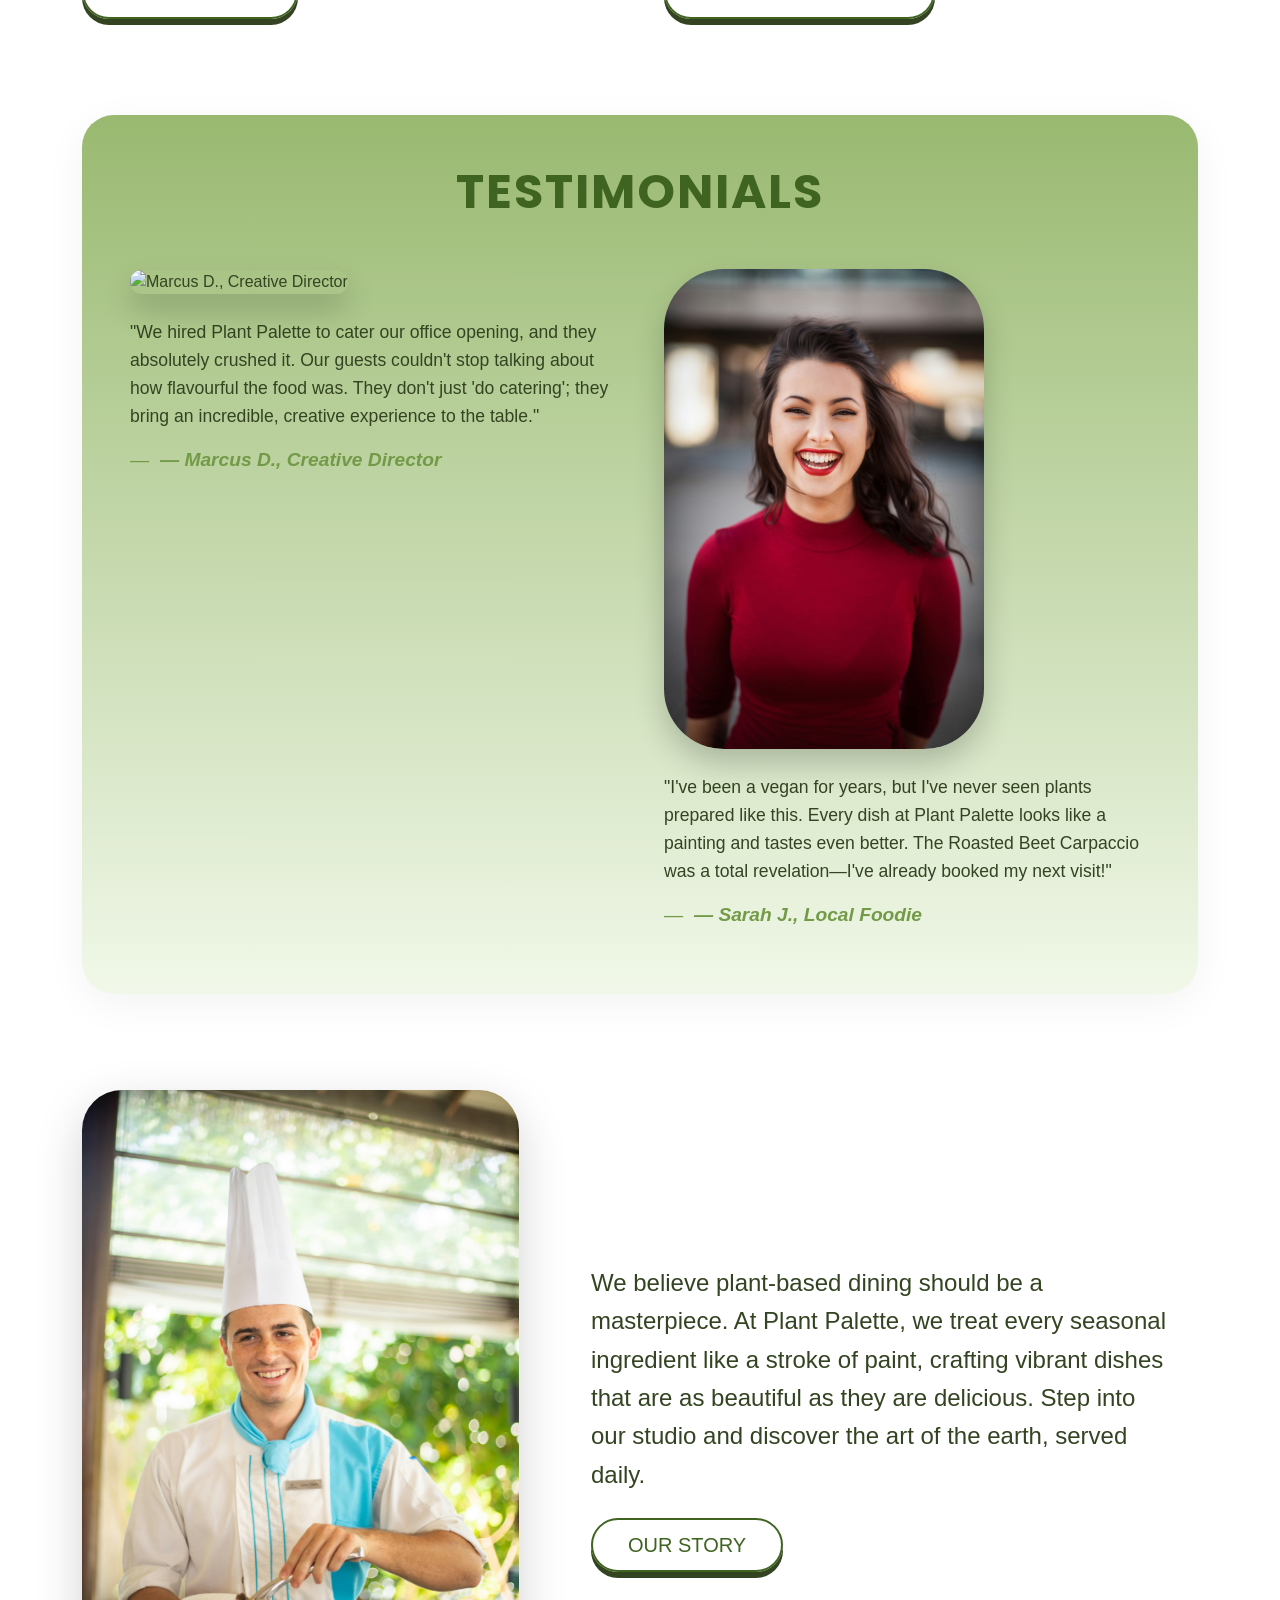
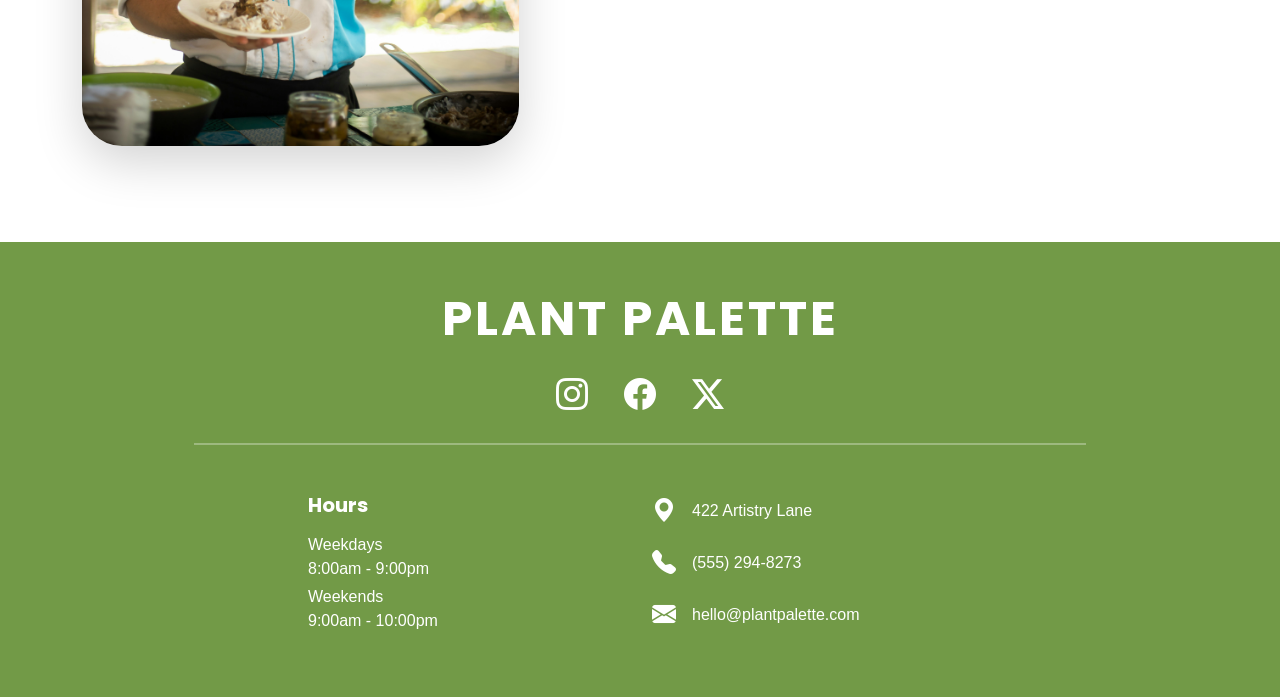
==== commit 729e83f1: "commit" ====
--- a/index.html
+++ b/index.html
@@ -51,6 +51,7 @@
     </main>
 <!-- nav bar section ENDS -->
 
+
 <!-- hero section section -->
     <main id="main-content">
         <section class="hero-section container mt-5">
@@ -72,25 +73,25 @@
 <!-- hero section section ENDS -->
 
 <!-- CTA section -->
-        <section class="favourite-section container mt-5 mb-5">
-            <div class="fav-card p-4 d-flex flex-column flex-md-row align-items-center">
-                <div class="fav-image-container">
-                    <picture>
-                        <source srcset="images/hummus-wrap-sm.jpg" media="(max-width: 768px)">
-                        <img src="images/Hummus Wrap.jpg" alt="Close up of a fresh hummus wrap" class="img-fluid rounded-4">
-                    </picture>
-                </div>
-                <div class="ms-md-4 mt-3 mt-md-0">
-                    <h2 class="h4">A Favourite</h2>
-                    <h3 class="h2">Hummus Wrap</h3>
-                    <p>Featuring a spread of creamy hummus inside a tortilla, packed with crisp vegetables like lettuce, cucumbers, peppers, and onions.</p>
-                    <button class="btn btn-outline-success px-4 rounded-pill">ORDER</button>
-                </div>
-            </div>
-            <div class="text-center mt-4">
-                <a href="menu.html" class="btn btn-menu-xl">SEE FULL MENU</a>
-            </div>
-        </section>
+<section class="favourite-section container mt-5 mb-5">
+    <div class="fav-card p-4 d-flex flex-column flex-md-row align-items-center">
+        <div class="fav-image-container">
+            <picture>
+                <source srcset="images/hummus-wrap-sm.jpg" media="(max-width: 768px)">
+                <img src="images/Hummus Wrap.jpg" alt="Close up of a fresh hummus wrap" class="img-fluid rounded-4 shadow-sm">
+            </picture>
+        </div>
+        <div class="ms-md-5 mt-3 mt-md-0 fav-content">
+            <h2 class="h4 fw-bold mb-1">A Favourite</h2>
+            <h3 class="display-6 fw-bold mb-3">Hummus Wrap</h3>
+            <p class="mb-4">Featuring a spread of creamy hummus inside a tortilla, packed with crisp vegetables like lettuce, cucumbers, peppers, and onions.</p>
+            <a href="menu.html" class="btn btn-custom-outline px-5">ORDER</a>
+        </div>
+    </div>
+    <div class="text-center mt-5">
+        <a href="menu.html" class="btn btn-menu-xl">SEE FULL MENU</a>
+    </div>
+</section>
 <!-- CTA section ENDS -->
     </main>
 
--- a/css/styles.css
+++ b/css/styles.css
@@ -47,7 +47,6 @@
 
 .border-bottom {
     border-color: var(--green-4) !important;
-    opacity: 0.3; /* for a less thick line */
 }
 
 .navbar-nav .nav-link:hover {
@@ -65,39 +64,65 @@
 }
 
 /* card styling for CTA wrap */
+/* Card styling with the soft gradient from your screenshot */
 .fav-card {
-    background: linear-gradient(135deg, var(--green-1) 0%, #ffffff 100%);
+    background: linear-gradient(90deg, var(--green-1) 0%, #ffffff 80%);
+    border-radius: 40px;
+    border: 1px solid rgba(0,0,0,0.05);
+}
+
+.fav-content h2 {
+    color: var(--green-4);
+}
+
+.fav-content h3 {
+    color: var(--green-3);
+}
+
+/* The 3D Green 'ORDER' Button */
+.btn-custom-outline {
+    border: 2px solid var(--green-3);
+    color: var(--green-3);
+    background-color: transparent;
     border-radius: 30px;
-    box-shadow: 0 10px 30px rgba(0,0,0,0.05);
-}
-
-
-.fav-image-container img {
-    max-width: 350px;
-    box-shadow: 5px 5px 15px rgba(0,0,0,0.1);
-}
-
-/* Custom Button */
+    font-weight: 700;
+    /* This creates the thick bottom shadow look */
+    box-shadow: 0 5px 0 var(--green-4);
+    transition: all 0.1s ease;
+}
+
+.btn-custom-outline:hover {
+    transform: translateY(2px);
+    box-shadow: 0 2px 0 var(--green-4);
+    background-color: var(--green-3);
+    color: white;
+}
+
+/* The Large Yellow 'SEE FULL MENU' Button */
 .btn-menu-xl {
     border: 3px solid var(--yellow);
     color: var(--yellow);
-    font-weight: bold;
-    padding: 15px 40px;
-    border-radius: 50px;
-    font-size: 1.5rem;
+    font-weight: 800;
+    padding: 12px 50px;
+    border-radius: 40px;
+    font-size: 1.8rem;
     text-decoration: none;
     display: inline-block;
-    transition: all 0.3s ease;
+    /* This creates that double-border/offset shadow effect */
+    box-shadow: 0 8px 0 #F8B721; 
+    transition: all 0.2s ease;
 }
 
 .btn-menu-xl:hover {
-    background-color: var(--yellow);
-    color: white;
-}
-
-/* Accessibility: Readable text contrast */
-.text-muted {
-    color: var(--green-2) !important;
+    transform: translateY(3px);
+    box-shadow: 0 4px 0 #F8B721;
+    color: var(--yellow);
+}
+
+/* Image sizing to match screenshot */
+.fav-image-container img {
+    max-width: 400px;
+    border-radius: 25px !important;
 }
 
 /* Responsive adjustments */
@@ -328,3 +353,266 @@
 
 
 
+/* menu header section */
+
+/* Animation for the button */
+.hvr-grow {
+    display: inline-block;
+    vertical-align: middle;
+    transform: perspective(1px) translateZ(0);
+    box-shadow: 0 6px 0 var(--green-4); /* Keep your 3D shadow */
+    transition-duration: 0.3s;
+    transition-property: transform;
+}
+
+.hvr-grow:hover, .hvr-grow:focus, .hvr-grow:active {
+    transform: scale(1.05);
+}
+
+/* responsive */
+@media (max-width: 768px) {
+    .menu-header h1 {
+        font-size: 3rem;
+    }
+    
+    .menu-card {
+        text-align: center;
+    }
+    
+    .menu-description {
+        margin: 0 auto 1.5rem auto;
+    }
+    
+    .menu-card .d-flex {
+        flex-direction: column;
+    }
+}
+
+/* menu header section ENDS */
+
+
+
+
+/* menu sub nav section */
+.menu-sub-nav .menu-cat-link {
+    font-family: var(--font-body);
+    font-weight: 700;
+    color: var(--green-3);
+    letter-spacing: 1px;
+    font-size: 1.1rem;
+    padding: 0 20px;
+    transition: color 0.3s ease;
+}
+
+.menu-sub-nav .menu-cat-link:hover {
+    color: var(--green-3);
+}
+
+.menu-sub-nav .menu-cat-link.active {
+    color: var(--green-3);
+    text-underline-offset: 8px;
+}
+
+/* icons container styling */
+.filter-icon, .basket-icon {
+    display: flex;
+    align-items: center;
+    cursor: pointer;
+}
+
+/* responsive edits */
+@media (max-width: 768px) {
+    .menu-sub-nav .nav {
+        display: none;
+    }
+    
+
+    .menu-sub-nav .nav {
+        display: flex;
+        flex-wrap: nowrap;
+        overflow-x: auto;
+        white-space: nowrap;
+    }
+}
+/* menu sub nav section ENDS */
+
+
+
+
+
+
+/* menu items section for the cards */
+.menu-item-card {
+    height: 100%;
+    display: flex;
+    flex-direction: column;
+}
+
+.menu-item-card img {
+    width: 100%;
+    height: 250px; /* keeps all the pics at the same height */
+    object-fit: cover; /* prevents stretch */
+    box-shadow: 0 4px 10px rgba(0,0,0,0.08);
+}
+
+.menu-item-card h2 {
+    color: var(--green-3);
+    margin-bottom: 0.5rem;
+}
+
+.menu-item-card p {
+    color: var(--green-4);
+    flex-grow: 1; /*fixes up the buttons position if the texts are longer in size */
+    line-height: 1.5;
+}
+
+.btn-sm {
+    width: fit-content;
+    padding: 5px 25px !important;
+    font-size: 0.9rem !important;
+}
+/* menu items section for the cards ENDS */
+
+
+
+
+
+
+
+/* contact page main top section */
+.connect-card {
+    /* Matches the soft green gradient in your screenshot */
+    background: linear-gradient(to right, var(--green-1), rgba(255, 255, 255, 0));
+    color: var(--green-4);
+}
+
+.contact-details li {
+    font-family: var(--font-body);
+    font-size: 1.1rem;
+}
+
+/* Social Pill Links (The dark green icons) */
+.social-pill-link {
+    display: inline-flex;
+    align-items: center;
+    justify-content: center;
+    width: 45px;
+    height: 45px;
+    background-color: var(--green-3);
+    color: var(--white);
+    border-radius: 12px;
+    text-decoration: none;
+    transition: transform 0.2s ease, background-color 0.2s ease;
+}
+
+.social-pill-link:hover {
+    background-color: var(--green-2);
+    transform: translateY(-3px);
+    color: var(--white);
+}
+
+.map-container img {
+    box-shadow: 0 10px 30px rgba(0,0,0,0.05);
+}
+
+/* Responsive adjust for the map on mobile */
+@media (max-width: 991px) {
+    .map-container {
+        margin-top: 3rem;
+    }
+}
+/* contact page main top section ENDS */
+
+
+
+
+
+
+
+
+
+/* contact host section */
+.host-section h2 {
+    font-family: var(--font-heading);
+    letter-spacing: -1px;
+}
+
+.host-section p {
+    font-family: var(--font-body);
+    max-width: 800px;
+    color: var(--green-4);
+}
+
+/* Custom Green Divider */
+.custom-hr {
+    height: 2px;
+    background-color: var(--green-3);
+    width: 100%;
+    opacity: 0.6;
+}
+
+/* Responsive adjustment for mobile */
+@media (max-width: 768px) {
+    .host-section h2 {
+        font-size: 2.5rem;
+    }
+    .host-section p {
+        font-size: 1.1rem !important;
+    }
+}
+/* contact host section ENDS*/
+
+
+
+
+
+
+/* contact form section */
+.form-container {
+    background-color: var(--green-1); 
+    color: var(--green-4);
+}
+
+.form-label {
+    font-size: 0.9rem;
+    margin-bottom: 0.3rem;
+}
+
+.form-control:focus, .form-select:focus {
+    border-color: var(--yellow);
+    box-shadow: 0 0 0 0.25rem rgba(248, 183, 33, 0.25);
+}
+
+/* radio buttons colours */
+.form-check-input:checked {
+    background-color: var(--yellow);
+    border-color: var(--yellow);
+}
+
+/* box stlying */
+.form-select {
+    background-image: url("data:image/svg+xml,%3csvg xmlns='http://www.w3.org/2000/svg' viewBox='0 0 16 16'%3e%3cpath fill='none' stroke='%23F8B721' stroke-linecap='round' stroke-linejoin='round' stroke-width='2' d='m2 5 6 6 6-6'/%3e%3c/svg%3e");
+}
+
+/* buttons for the form */
+.btn-cancel {
+    background-color: var(--white);
+    color: var(--yellow);
+    border: 2px solid var(--yellow);
+    border-radius: 10px;
+    font-weight: 700;
+}
+
+.btn-next {
+    background-color: var(--yellow);
+    color: var(--white);
+    border: 2px solid var(--yellow);
+    border-radius: 10px;
+    font-weight: 700;
+}
+
+.btn-next:hover {
+    background-color: #e0a21d; /* darker yellow for hover */
+    color: var(--white);
+}
+/* contact form section ENDS */
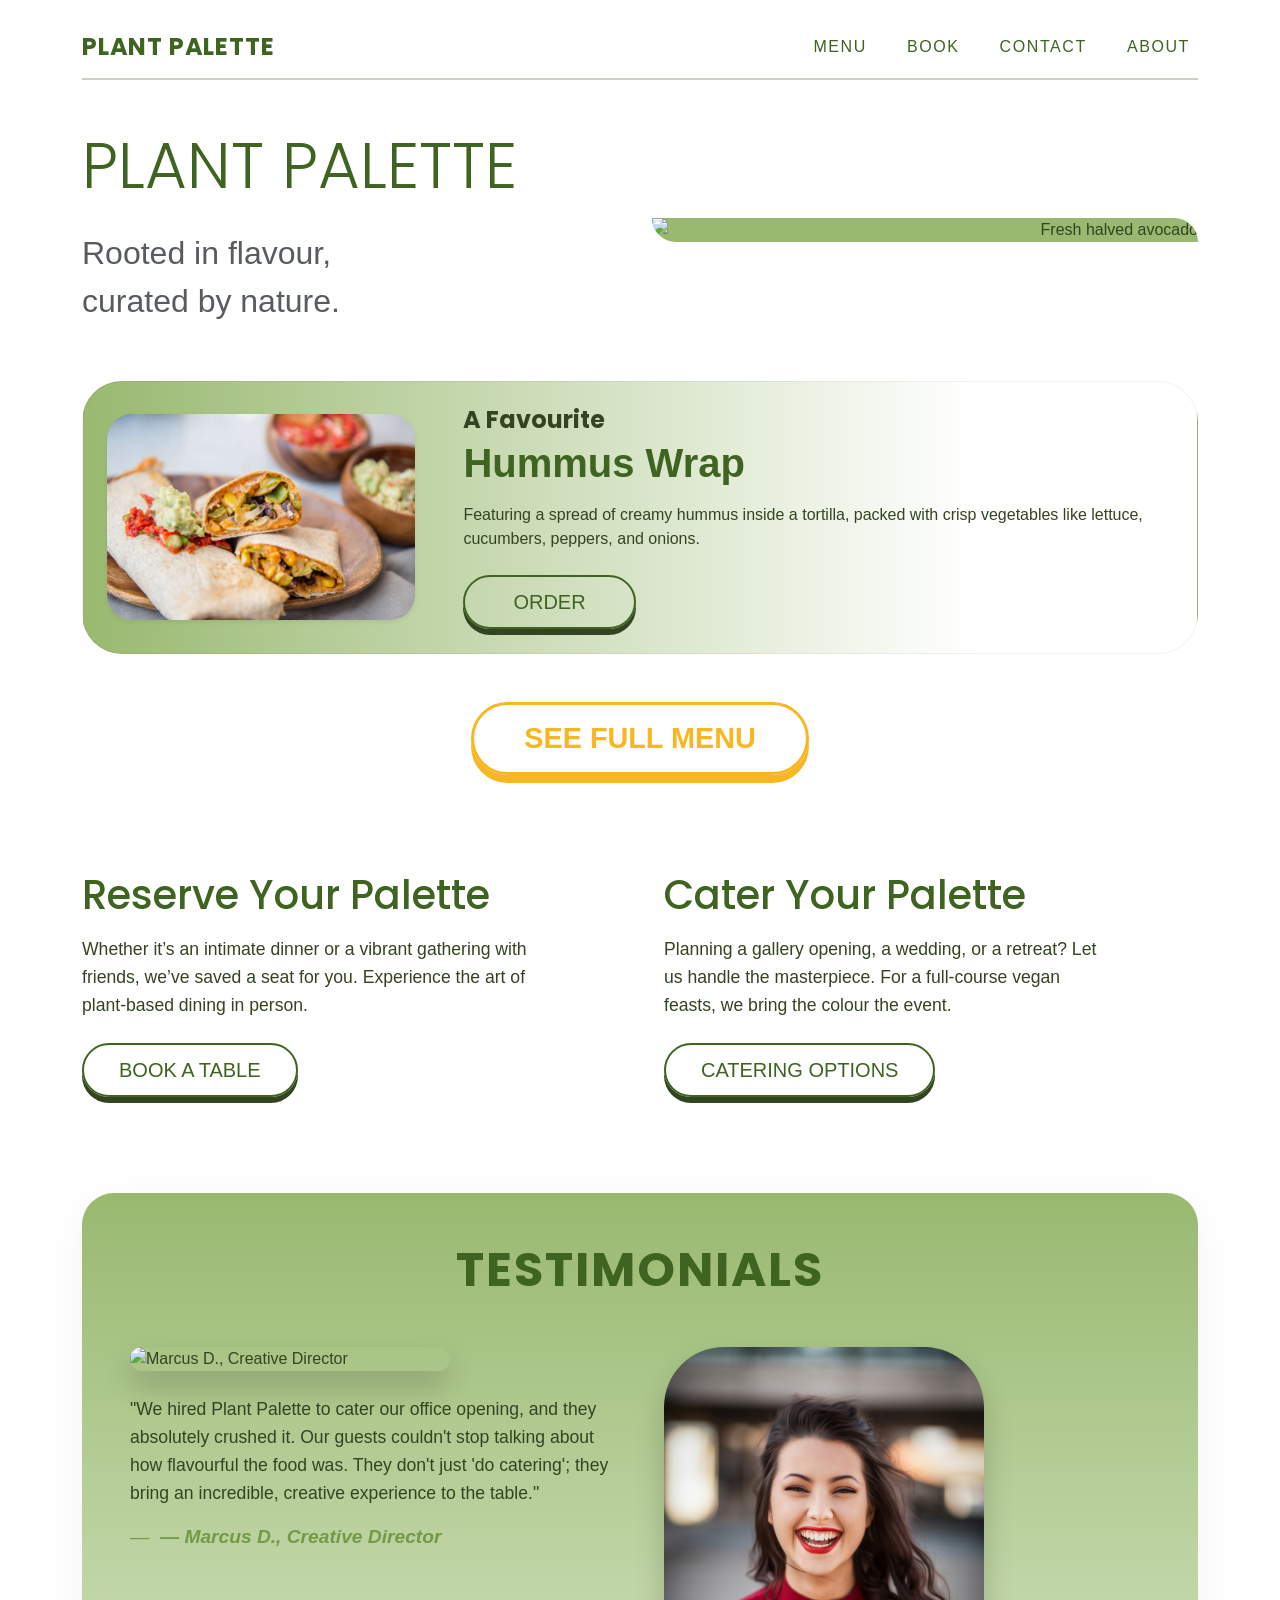
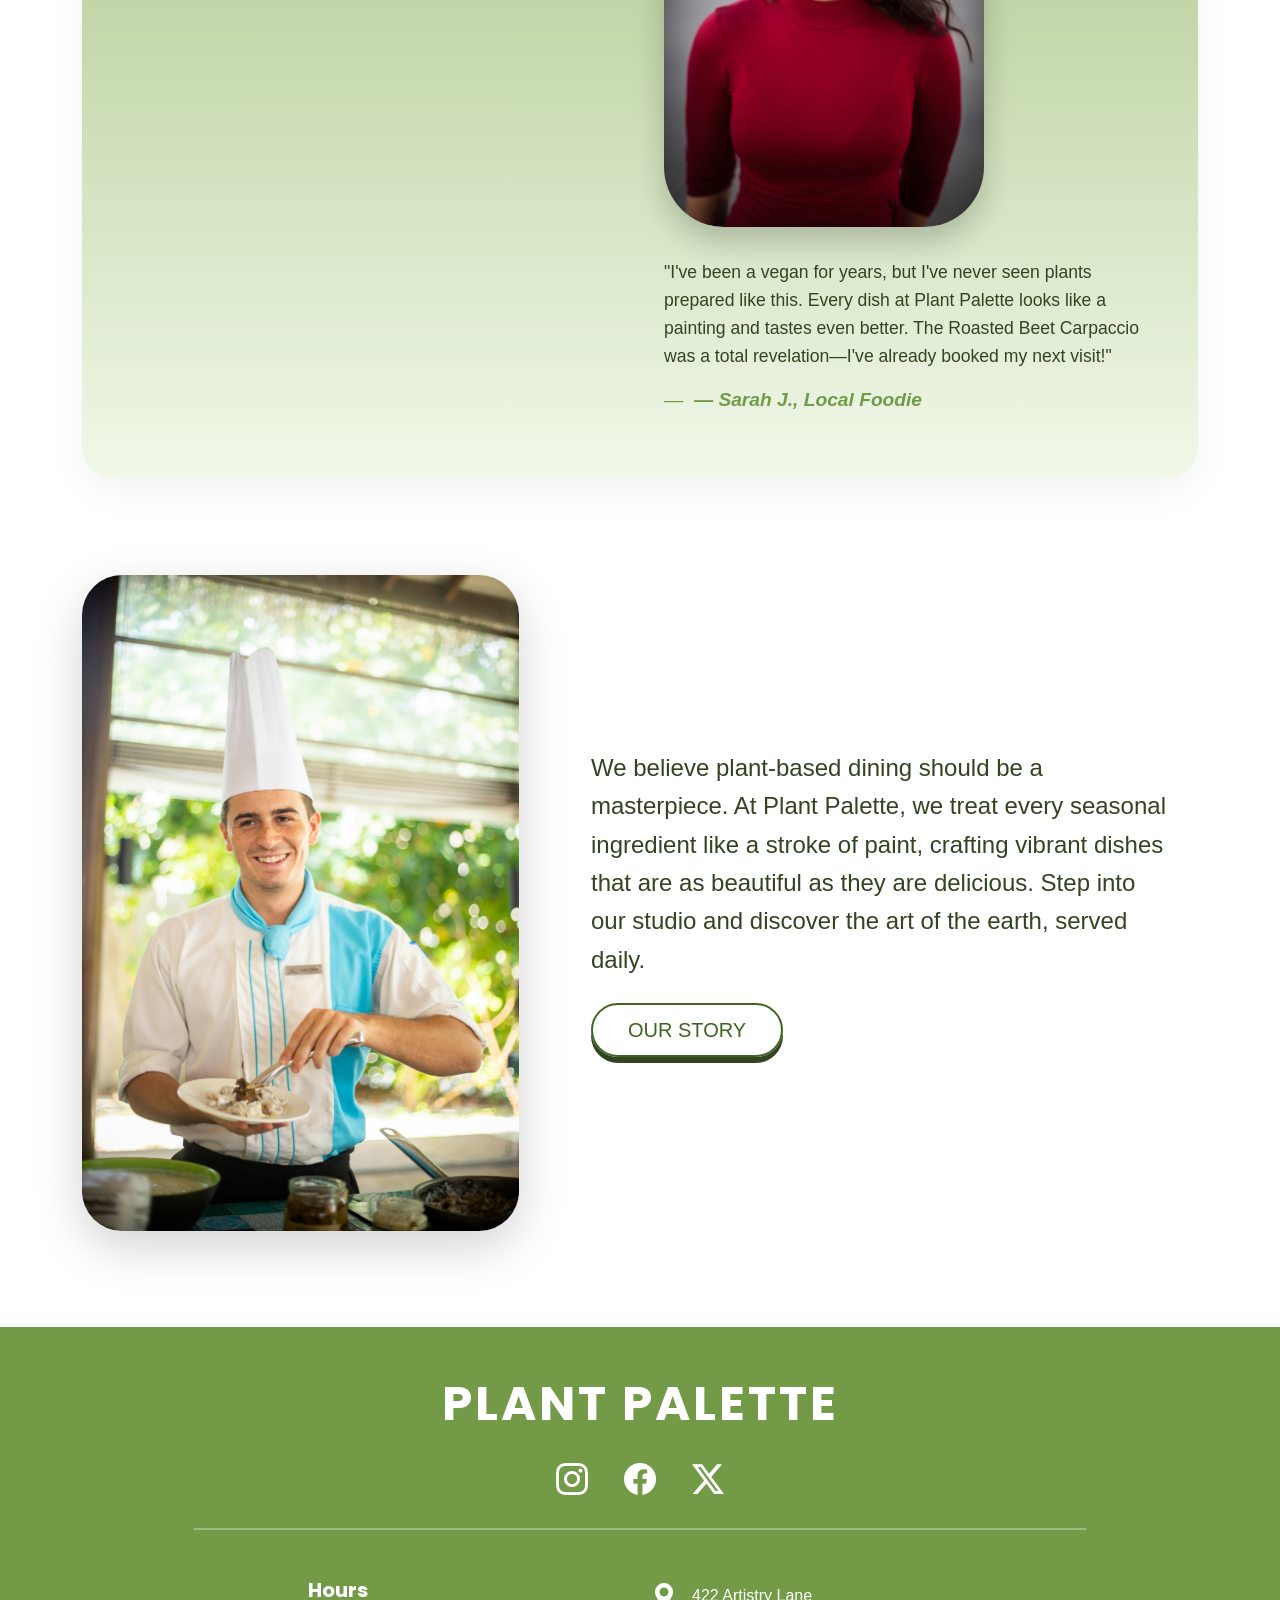
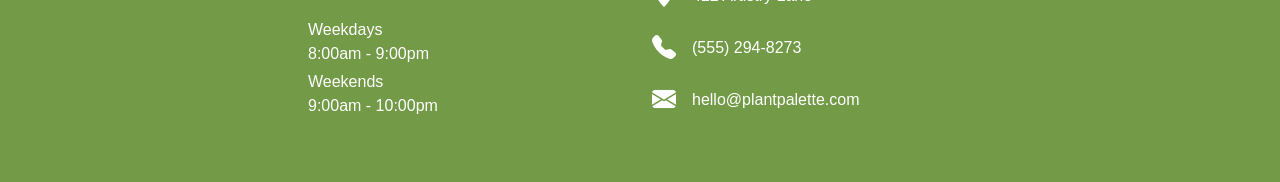
==== commit a6b94f00: "commit" ====
--- a/index.html
+++ b/index.html
@@ -63,8 +63,8 @@
                 <div class="col-lg-6 animate__animated animate__fadeInRight">
                     <div class="hero-shape">
                         <picture>
-                            <source srcset="images/avocado-sm.jpg" media="(max-width: 768px)">
-                            <img src="images/Avocados.jpg" alt="Fresh halved avocado" class="img-fluid">
+                            <source srcset="images/avocados.jpg" media="(max-width: 768px)">
+                            <img src="images/avocados.jpg" alt="Fresh halved avocado" class="img-fluid">
                         </picture>
                     </div>
                 </div>
@@ -77,8 +77,8 @@
     <div class="fav-card p-4 d-flex flex-column flex-md-row align-items-center">
         <div class="fav-image-container">
             <picture>
-                <source srcset="images/hummus-wrap-sm.jpg" media="(max-width: 768px)">
-                <img src="images/Hummus Wrap.jpg" alt="Close up of a fresh hummus wrap" class="img-fluid rounded-4 shadow-sm">
+                <source srcset="images/hummus-wrap.jpg" media="(max-width: 768px)">
+                <img src="images/hummus-wrap.jpg" alt="Close up of a fresh hummus wrap" class="img-fluid rounded-4 shadow-sm">
             </picture>
         </div>
         <div class="ms-md-5 mt-3 mt-md-0 fav-content">
@@ -126,7 +126,7 @@
                 <div class="testimonial-content">
                     <div class="testimonial-img-wrapper mb-4">
                         <picture>
-                            <source srcset="images/image-marcus-sm.jpg" media="(max-width: 768px)">
+                            <source srcset="images/testi-male.jpg" media="(max-width: 768px)">
                             <img src="images/testi-male.jpg" alt="Marcus D., Creative Director" class="img-fluid testimonial-img">
                         </picture>
                     </div>
@@ -143,7 +143,7 @@
                 <div class="testimonial-content">
                     <div class="testimonial-img-wrapper mb-4">
                         <picture>
-                            <source srcset="images/image-sarah-sm.jpg" media="(max-width: 768px)">
+                            <source srcset="images/testi-girl.jpg" media="(max-width: 768px)">
                             <img src="images/testi-girl.jpg" alt="Sarah J., Local Foodie" class="img-fluid testimonial-img">
                         </picture>
                     </div>
@@ -166,8 +166,8 @@
         <div class="col-md-5">
             <div class="about-img-wrapper">
                 <picture>
-                    <source srcset="images/image-chef-sm.jpg" media="(max-width: 768px)">
-                    <img src="images/About us.jpg" alt="Our head chef plating a gourmet vegan dish" class="img-fluid rounded-5 shadow-lg">
+                    <source srcset="images/about-us.jpg" media="(max-width: 768px)">
+                    <img src="images/about-us.jpg" alt="Our head chef plating a gourmet vegan dish" class="img-fluid rounded-5 shadow-lg">
                 </picture>
             </div>
         </div>
--- a/css/styles.css
+++ b/css/styles.css
@@ -23,6 +23,17 @@
     color: var(--green-3);
 }
 
+/* --- GLOBAL IMAGE RESET because everything else isnt working --- */
+img, picture {
+    max-width: 100%;
+    height: auto;
+    display: block;
+}
+
+picture img {
+    width: 100%;
+    height: auto;
+}
 
 /* fixing the navbar with overrides */
 .navbar {
@@ -54,8 +65,6 @@
 }
 
 /* hero section - including the CTA hummus section*/
-
-/* hero section style */
 .hero-shape {
     background-color: var(--green-1);
     border-radius: 0 300px 0 300px; /* makes the curved leaf style */
@@ -63,8 +72,7 @@
     text-align: right;
 }
 
-/* card styling for CTA wrap */
-/* Card styling with the soft gradient from your screenshot */
+/* card styling for CTA- hummus thing */
 .fav-card {
     background: linear-gradient(90deg, var(--green-1) 0%, #ffffff 80%);
     border-radius: 40px;
@@ -79,14 +87,13 @@
     color: var(--green-3);
 }
 
-/* The 3D Green 'ORDER' Button */
+/* the green order button */
 .btn-custom-outline {
     border: 2px solid var(--green-3);
     color: var(--green-3);
     background-color: transparent;
     border-radius: 30px;
     font-weight: 700;
-    /* This creates the thick bottom shadow look */
     box-shadow: 0 5px 0 var(--green-4);
     transition: all 0.1s ease;
 }
@@ -98,7 +105,7 @@
     color: white;
 }
 
-/* The Large Yellow 'SEE FULL MENU' Button */
+/* the yellow menu button */
 .btn-menu-xl {
     border: 3px solid var(--yellow);
     color: var(--yellow);
@@ -108,7 +115,6 @@
     font-size: 1.8rem;
     text-decoration: none;
     display: inline-block;
-    /* This creates that double-border/offset shadow effect */
     box-shadow: 0 8px 0 #F8B721; 
     transition: all 0.2s ease;
 }
@@ -119,13 +125,12 @@
     color: var(--yellow);
 }
 
-/* Image sizing to match screenshot */
 .fav-image-container img {
     max-width: 400px;
     border-radius: 25px !important;
 }
 
-/* Responsive adjustments */
+/* responsive adjustments */
 @media (max-width: 768px) {
     .hero-shape {
         border-radius: 50px;
@@ -138,7 +143,7 @@
 
 
 
-/* Options section */
+/* options section */
 
 /* section spacing */
 .options-section {
@@ -155,10 +160,9 @@
     font-family: var(--font-body);
     font-size: 1.1rem;
     line-height: 1.6;
-    max-width: 450px; /* keeps text from stretching too wide on desktop */
-}
-
-/* 3D Outline Button Effect */
+    max-width: 450px; /* keeps text from stretching too wide for desktop */
+}
+
 .btn-custom-outline {
     font-family: var(--font-body);
     font-weight: 500;
@@ -172,7 +176,6 @@
     display: inline-block;
     transition: transform 0.2s ease, box-shadow 0.2s ease;
     
-    /* This creates the dark green "shadow" seen in your screenshot */
     box-shadow: 0 6px 0 var(--green-4); 
     position: relative;
 }
@@ -189,7 +192,6 @@
     box-shadow: none;
 }
 
-/* Responsive fix for buttons on mobile */
 @media (max-width: 576px) {
     .btn-custom-outline {
         width: 100%;
@@ -205,8 +207,6 @@
 
 
 /* testimonials section */
-
-/* Testimonials Styling */
 .testimonial-container {
     background: linear-gradient(to bottom, var(--green-1), #f1f8e9);
     box-shadow: 0 10px 40px rgba(0,0,0,0.05);
@@ -250,7 +250,6 @@
     color: var(--green-2) !important;
 }
 
-/* responsive tweaks */
 @media (max-width: 768px) {
     .testimonial-container {
         padding: 2rem !important;
@@ -355,12 +354,12 @@
 
 /* menu header section */
 
-/* Animation for the button */
+/* animation for button */
 .hvr-grow {
     display: inline-block;
     vertical-align: middle;
     transform: perspective(1px) translateZ(0);
-    box-shadow: 0 6px 0 var(--green-4); /* Keep your 3D shadow */
+    box-shadow: 0 6px 0 var(--green-4);
     transition-duration: 0.3s;
     transition-property: transform;
 }
@@ -369,7 +368,6 @@
     transform: scale(1.05);
 }
 
-/* responsive */
 @media (max-width: 768px) {
     .menu-header h1 {
         font-size: 3rem;
@@ -413,14 +411,13 @@
     text-underline-offset: 8px;
 }
 
-/* icons container styling */
+/* icons styling */
 .filter-icon, .basket-icon {
     display: flex;
     align-items: center;
     cursor: pointer;
 }
 
-/* responsive edits */
 @media (max-width: 768px) {
     .menu-sub-nav .nav {
         display: none;
@@ -481,7 +478,6 @@
 
 /* contact page main top section */
 .connect-card {
-    /* Matches the soft green gradient in your screenshot */
     background: linear-gradient(to right, var(--green-1), rgba(255, 255, 255, 0));
     color: var(--green-4);
 }
@@ -491,7 +487,6 @@
     font-size: 1.1rem;
 }
 
-/* Social Pill Links (The dark green icons) */
 .social-pill-link {
     display: inline-flex;
     align-items: center;
@@ -515,7 +510,6 @@
     box-shadow: 0 10px 30px rgba(0,0,0,0.05);
 }
 
-/* Responsive adjust for the map on mobile */
 @media (max-width: 991px) {
     .map-container {
         margin-top: 3rem;
@@ -543,7 +537,7 @@
     color: var(--green-4);
 }
 
-/* Custom Green Divider */
+/* green line */
 .custom-hr {
     height: 2px;
     background-color: var(--green-3);
@@ -551,7 +545,6 @@
     opacity: 0.6;
 }
 
-/* Responsive adjustment for mobile */
 @media (max-width: 768px) {
     .host-section h2 {
         font-size: 2.5rem;
@@ -583,7 +576,7 @@
     box-shadow: 0 0 0 0.25rem rgba(248, 183, 33, 0.25);
 }
 
-/* radio buttons colours */
+/* radio buttons colour */
 .form-check-input:checked {
     background-color: var(--yellow);
     border-color: var(--yellow);
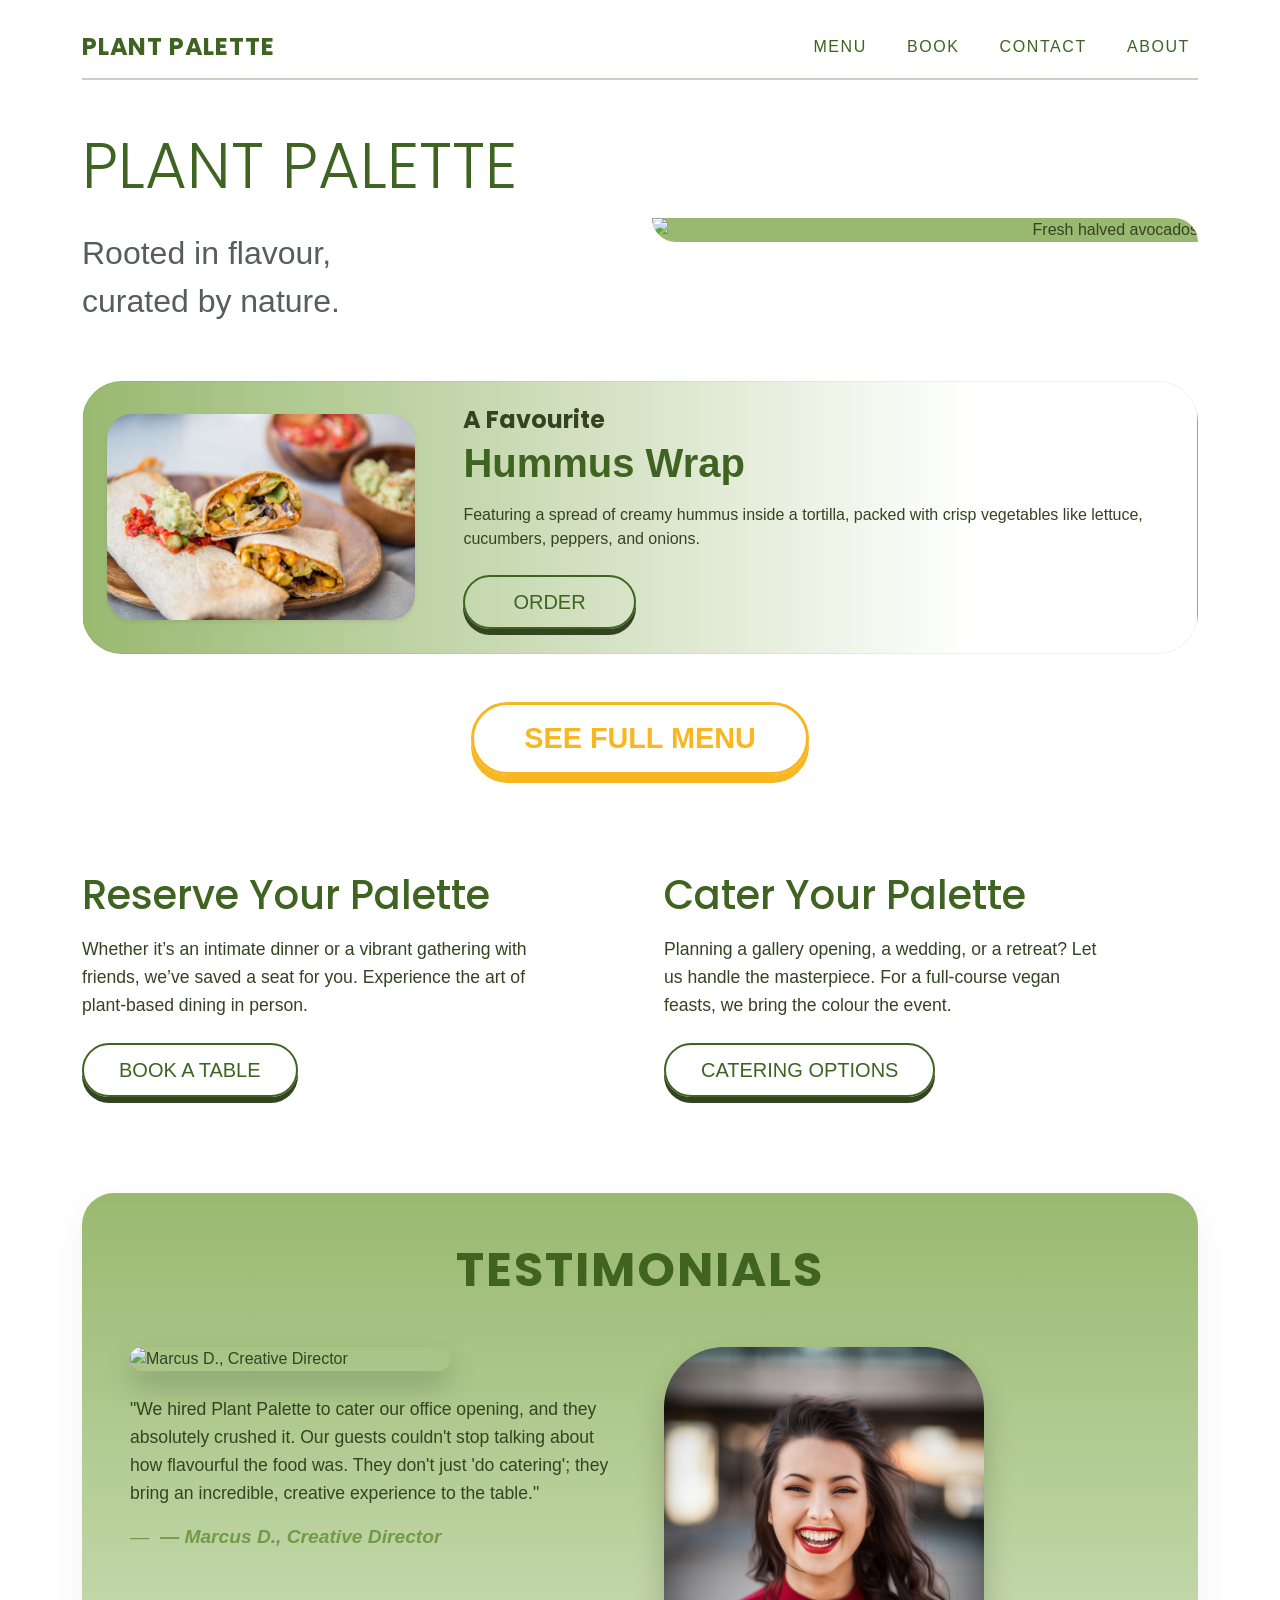
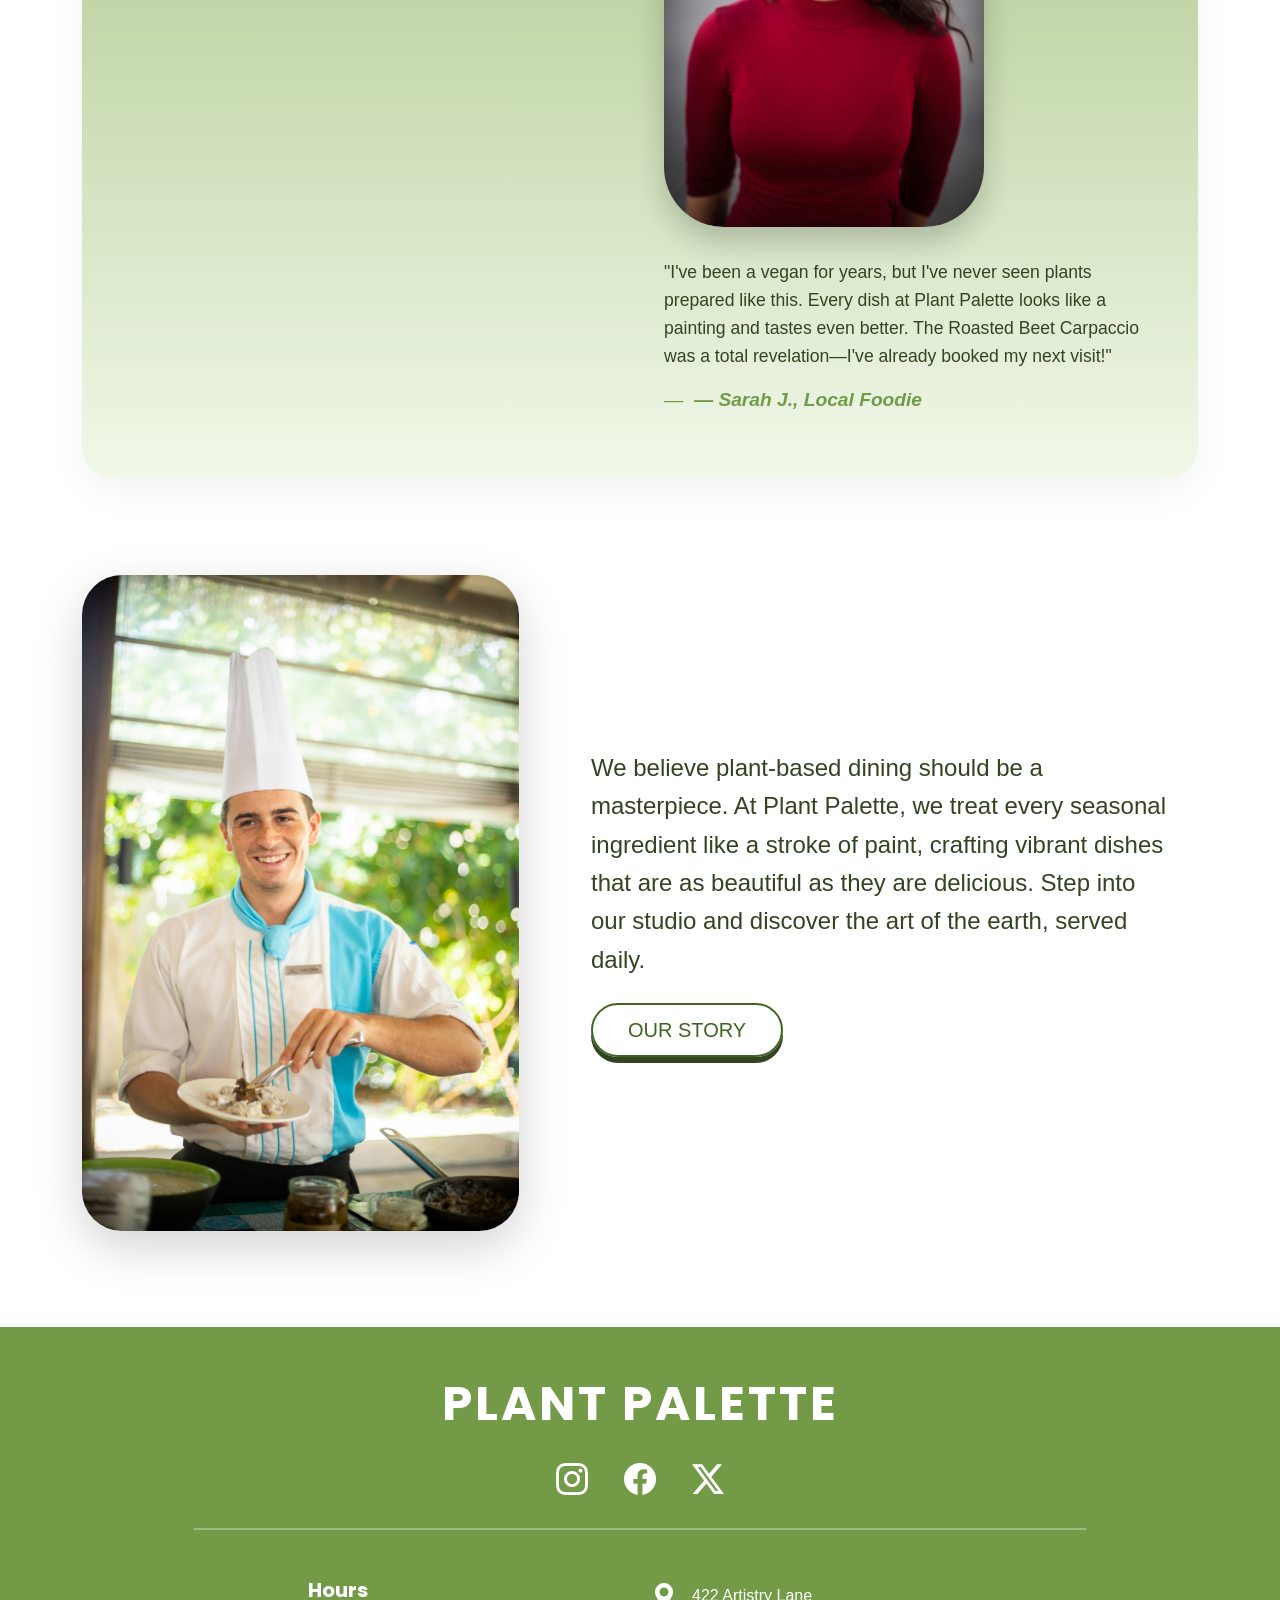
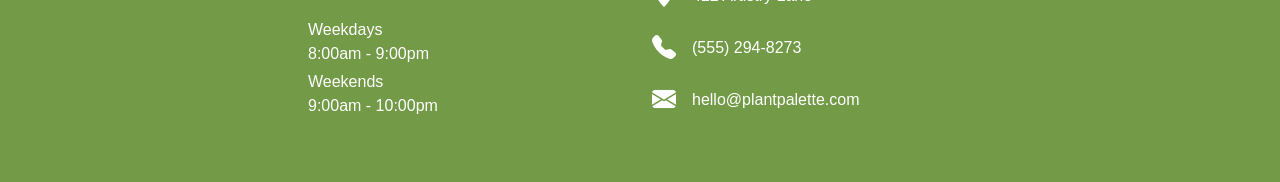
==== commit ff6fbe42: "commit" ====
--- a/index.html
+++ b/index.html
@@ -64,7 +64,7 @@
                     <div class="hero-shape">
                         <picture>
                             <source srcset="images/avocados.jpg" media="(max-width: 768px)">
-                            <img src="images/avocados.jpg" alt="Fresh halved avocado" class="img-fluid">
+                            <img src="images/avocados.jpg" alt="Fresh halved avocados" class="img-fluid">
                         </picture>
                     </div>
                 </div>
--- a/css/styles.css
+++ b/css/styles.css
@@ -5,7 +5,7 @@
     --green-4: #344422;
     --yellow: #F8B721;
     --white: #FFFFFF;
-    
+    /* adding custom colours to make everything easier */
     /* Font stacks */
     --font-heading: 'Poppins', sans-serif;
     --font-body: 'Avenir', 'Helvetica Neue', Arial, sans-serif;
@@ -23,7 +23,7 @@
     color: var(--green-3);
 }
 
-/* --- GLOBAL IMAGE RESET because everything else isnt working --- */
+/* --- GLOBAL IMAGE RESET because everything else wasn't working --- */
 img, picture {
     max-width: 100%;
     height: auto;
@@ -392,6 +392,27 @@
 
 
 /* menu sub nav section */
+/* Custom underline for the active link */
+.menu-sub-nav .menu-cat-link.active {
+    color: var(--green-3);
+    text-underline-offset: 8px;
+    text-decoration-thickness: 3px;
+}
+
+/* On mobile, make the links stack nicely if they are collapsed */
+@media (max-width: 767px) {
+    .menu-sub-nav .nav {
+        flex-direction: column;
+        text-align: center;
+        padding-top: 1rem;
+    }
+    
+    .menu-sub-nav .menu-cat-link {
+        padding: 10px 0;
+    }
+}
+
+
 .menu-sub-nav .menu-cat-link {
     font-family: var(--font-body);
     font-weight: 700;
